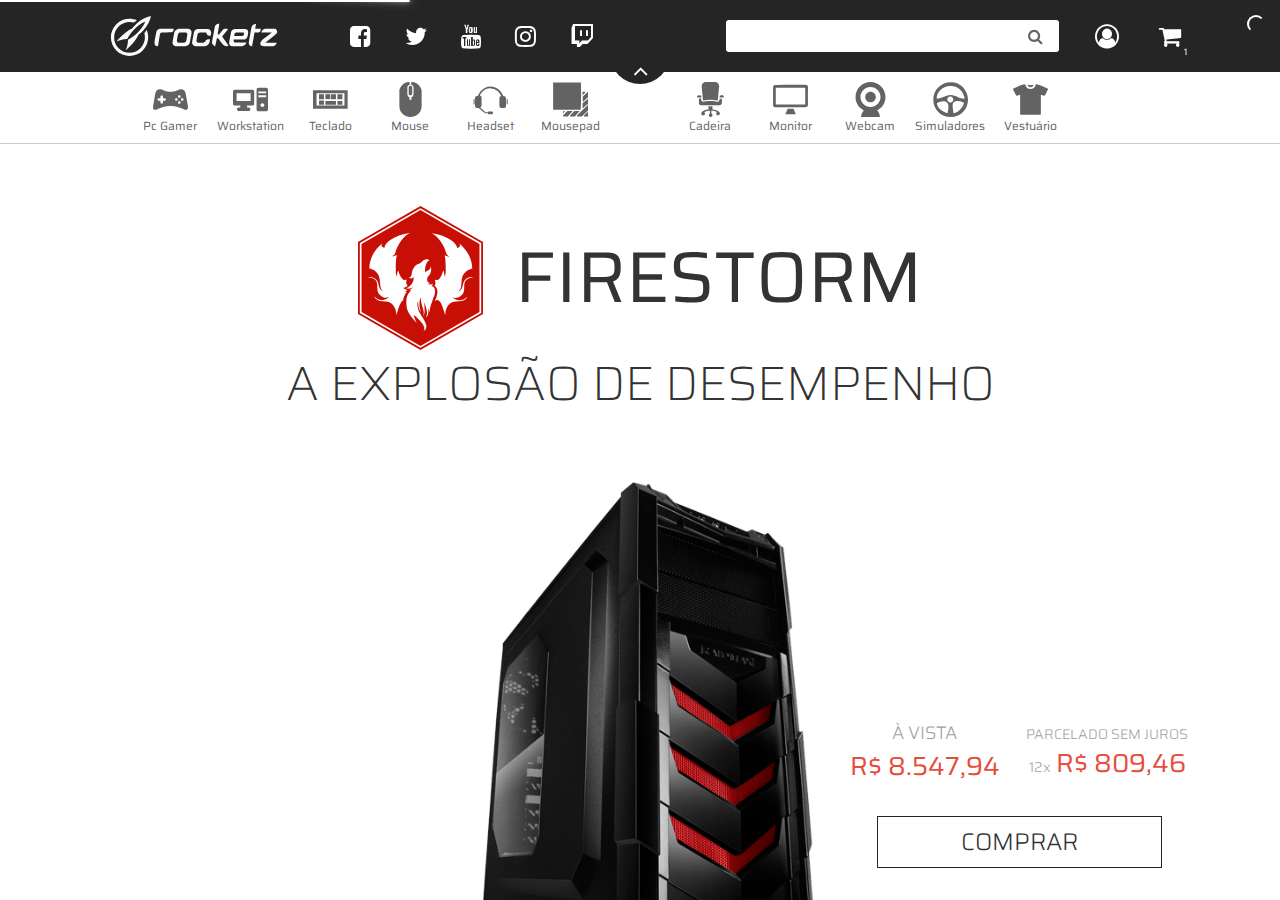
==== firestorm.html @ 836d7983 "add." ====
<!DOCTYPE html>
<html lang="pt">
<head>
	<title>Rocketz - Equipe-se para vencer</title>

	<!-- meta -->
	<meta charset="utf-8">
    <meta http-equiv="X-UA-Compatible" content="IE=edge">
		<meta http-equiv="cleartype" content="on">
    <meta name="MobileOptimized" content="320">
    <meta name="HandheldFriendly" content="True">
		<meta name="mobile-web-app-capable" content="yes">
    <meta name="apple-mobile-web-app-capable" content="yes">
    <meta name="viewport" content="width=device-width, initial-scale=1, user-scalable=0">
    <script src="assets/js/jquery-2.1.3.min.js"></script>
    <script src="assets/js/nprogress.js"></script>
    <script src="assets/js/lightslider.js"></script>

	<!-- css -->
	<link rel="stylesheet" href="assets/css/bootstrap.min.css">
	<link rel="stylesheet" href="assets/css/animate.css">
	<link rel="stylesheet" href="assets/css/style.css">
	<link rel="stylesheet" href="assets/css/ionicons.min.css">
	<link rel="stylesheet" href="assets/css/lightslider.css">
	<link href="assets/css/nprogress.css" rel="stylesheet" />
	<link rel="apple-touch-icon" sizes="57x57" href="assets/img/favicon/apple-icon-57x57.png">
	<link rel="apple-touch-icon" sizes="60x60" href="assets/img/favicon/apple-icon-60x60.png">
	<link rel="apple-touch-icon" sizes="72x72" href="assets/img/favicon/apple-icon-72x72.png">
	<link rel="apple-touch-icon" sizes="76x76" href="assets/img/favicon/apple-icon-76x76.png">
	<link rel="apple-touch-icon" sizes="114x114" href="assets/img/favicon/apple-icon-114x114.png">
	<link rel="apple-touch-icon" sizes="120x120" href="assets/img/favicon/apple-icon-120x120.png">
	<link rel="apple-touch-icon" sizes="144x144" href="assets/img/favicon/apple-icon-144x144.png">
	<link rel="apple-touch-icon" sizes="152x152" href="assets/img/favicon/apple-icon-152x152.png">
	<link rel="apple-touch-icon" sizes="180x180" href="assets/img/favicon/apple-icon-180x180.png">
	<link rel="icon" type="image/png" sizes="192x192"  href="assets/img/favicon/android-icon-192x192.png">
	<link rel="icon" type="image/png" sizes="32x32" href="assets/img/favicon/favicon-32x32.png">
	<link rel="icon" type="image/png" sizes="96x96" href="assets/img/favicon/favicon-96x96.png">
	<link rel="icon" type="image/png" sizes="16x16" href="assets/img/favicon/favicon-16x16.png">
	<link rel="manifest" href="assets/img/favicon/manifest.json">
<meta name="msapplication-TileColor" content="#ffffff">
<meta name="msapplication-TileImage" content="/ms-icon-144x144.png">
<meta name="theme-color" content="#ffffff">

	<!-- fonts -->
	<link href="https://maxcdn.bootstrapcdn.com/font-awesome/4.7.0/css/font-awesome.min.css" rel="stylesheet" integrity="sha384-wvfXpqpZZVQGK6TAh5PVlGOfQNHSoD2xbE+QkPxCAFlNEevoEH3Sl0sibVcOQVnN" crossorigin="anonymous">
	<link href="http://fonts.googleapis.com/css?family=Roboto:400,100,100italic,300,300italic,400italic,500,500italic,700,700italic,900,900italic|Roboto+Condensed:300italic,400italic,700italic,400,300,700|Oxygen:400,300,700' rel='stylesheet">
	<link href="https://fonts.googleapis.com/css?family=Saira:100,200,300,400" rel="stylesheet">
	<!--[if lt IE 9]>
        <script src="https://oss.maxcdn.com/html5shiv/3.7.2/html5shiv.min.js"></script>
        <script src="https://oss.maxcdn.com/respond/1.4.2/respond.min.js"></script>
    <![endif]-->

    <!--[if lt IE 9]>
        <p class="browsehappy">Você está utilizando um navegador <strong>desatualizado</strong>. Por favor<a href="http://browsehappy.com/"> atualize o seu navegador</a> para melhorar a sua experiência.</p>
    <![endif]-->
    <script>if(location.hostname.match(/ricostacruz\.com$/)){var _gaq=_gaq||[];_gaq.push(["_setAccount","UA-20473929-1"]),_gaq.push(["_trackPageview"]),function(){var a=document.createElement("script");a.type="text/javascript",a.async=!0,a.src=("https:"==document.location.protocol?"https://ssl":"http://www")+".google-analytics.com/ga.js";var b=document.getElementsByTagName("script")[0];b.parentNode.insertBefore(a,b)}()}</script>
</head>
<body id="home" style="display:flex;">
	<nav id="sidebar-wrapper" class="">
		<div class="sidebar-wrapper-content">
				<button type="button" class="account-button mobile"><span class="fa fa-user"></span><span>Minha Conta</span> </button>
				<span class="sidebar-label"><span class="fa fa-link"></span>LINKS</span>
				<ul class="sidebar-nav">
					<li><a href="#" class="sidebar-menutext">Sobre a Rocketz <span class="fa fa-angle-right"></span></a></li>
					<li><a href="#" class="sidebar-menutext">Privacidade <span class="fa fa-angle-right"></span></a></li>
					<li><a href="#" class="sidebar-menutext">Frete e envio <span class="fa fa-angle-right"></span></a></li>
					<li><a href="#" class="sidebar-menutext">Trabalhe conosco <span class="fa fa-angle-right"></span></a></li>
					<li><a href="#" class="sidebar-menutext">Trocas e devolução <span class="fa fa-angle-right"></span></a></li>
					<li><a href="#" class="sidebar-menutext">Entre em contato <span class="fa fa-angle-right"></span></a></li>
				</ul>
				<span class="sidebar-label"><span class="fa fa-star"></span>SOCIAL</span>
				<div class="container social-wrap">
				<a href="#" class="col-xs-2 social-mobile"><span class="fa fa-facebook-official"></span></a>
				<a href="#" class="col-xs-2 social-mobile"><span class="fa fa-instagram"></span></a>
				<a href="#" class="col-xs-2 social-mobile"><span class="fa fa-twitter"></span></a>
				<a href="#" class="col-xs-2 social-mobile"><span class="fa fa-twitch"></span></a>
				<a href="#" class="col-xs-2 social-mobile"><span class="fa fa-youtube"></span></a>
				<a href="#" class="col-xs-2 social-mobile"><span class="fa fa-linkedin"></span></a>
				</div>

				<a id="menu-close" href="#" class="close-btn toggle close-menustyle"><span>FECHAR</span></a>

		</div>

	</nav>
	<div class="content-holder"  id="content">
		<div class="navbar">
			<div class="logo-button-holder">
				<div class="container">
					<div class="logo" align="center">
					</div>
				</div>

			</div>



			<div class="main-navbar">
				<section class="container">
					<section class="row">
						<div class="main-navbar-items left hidden-xs hidden-sm">
							<a class="logo-link" href="/"><img  src="assets/img/logo_full2.svg" draggable="false" alt="Rocketz - Equipe-se Para Vencer!" class="logo-full noselect"></a>
							<div class="social-holder left">
								<span class="fa fa-facebook-square"></span>
								<span class="fa fa-twitter"></span>
								<span class="fa fa-youtube"></span>
								<span class="fa fa-instagram"></span>
								<span class="fa fa-twitch"></span>
							</div>
						</div>
						<div class="main-navbar-items rigth ">
							<div class="search-holder hidden-xs hidden-sm">
								<input type="text" name="" value="" class="search-input">
							</div>
							<div class="account-buttons-holder hidden-xs hidden-sm">
								<button type="button" class="account-button"><span class="fa fa-user-circle-o"></span></button>
							</div>
							<div class="search-holder-mobile hidden-md hidden-lg">
								<span class="fa fa-search"></span>
							</div>
							<div class="cart-holder">
								<span class="fa fa-shopping-cart"></span>
							</div>
						</div>
							<div id="menu-toggle" href="#" class="col-xs-12 toggle wow rotateIn menushow" data-wow-delay="0.5s"><i class="fa fa-bars" aria-hidden="true"></i></div>
					</section>
				</section>
			</div>
		</div>
		<div class="navdrop hidden-xs hidden-sm">
			<div class="container nav-items">
				<div class="nav-items-left">
					<a href="#" class="nav-item-link">
						<div class="nav-item nav-item-group">
							<img alt="Mousepad Gamer" src="assets/img/mousepad.svg">
							<span class="item-label"> Mousepad</span>
							<!-- <div class="nav-item-group-holder">
								<div class="nav-item-group-item">
									<img src="assets/img/mousepad.svg" alt="">
									<span>Testando</span>
								</div>
							</div> -->
						</div>
					</a>
					<a href="#" class="nav-item-link">
						<div class="nav-item">
							<img alt="Headset Gamer" src="assets/img/headset.svg">
							<span class="item-label"> Headset</span>
						</div>
					</a>
					<a href="/mouse-gamer" class="nav-item-link">
						<div class="nav-item">
							<img alt="Mouse Gamer" src="assets/img/mouse.svg">
							<span class="item-label"> Mouse</span>
						</div>
					</a>
					<a href="#" class="nav-item-link">
						<div class="nav-item">
							<img alt="Teclado Gamer" src="assets/img/teclado.svg">
							<span class="item-label"> Teclado</span>
						</div>
					</a>
					<a href="#" class="nav-item-link">
						<div class="nav-item">
							<img alt="Workstation" src="assets/img/workstation.svg">
							<span class="item-label"> Workstation</span>
						</div>
					</a>
					<a href="#" class="nav-item-link">
						<div class="nav-item">
							<img alt="Pc Gamer" src="assets/img/pc.svg">
							<span class="item-label"> Pc Gamer</span>
						</div>
					</a>
				</div>
				<div class="nav-item-logo">
				</div>
				<div class="nav-items-right">
					<a href="#" class="nav-item-link">
						<div class="nav-item">
							<img alt="Cadeira Gamer" src="assets/img/cadeira.svg">
							<span class="item-label"> Cadeira</span>
						</div>
					</a>
					<a href="#" class="nav-item-link">
						<div class="nav-item">
							<img alt="Monitor Gamer" src="assets/img/monitor.svg">
							<span class="item-label"> Monitor</span>
						</div>
					</a>
					<a href="#" class="nav-item-link">
						<div class="nav-item">
							<img alt="Webcam" src="assets/img/webcam.svg">
							<span class="item-label"> Webcam</span>
						</div>
					</a>
					<a href="#" class="nav-item-link">
						<div class="nav-item">
							<img alt="Simuladores" src="assets/img/simuladores.svg">
							<span class="item-label"> Simuladores</span>
						</div>
					</a>
					<a href="/vestuario" class="nav-item-link">
						<div class="nav-item">
							<img alt="Simuladores" src="assets/img/vestuario.svg">
							<span class="item-label"> Vestuário</span>
						</div>
					</a>
				</div>
			</div>
			<div id="assistBar" class="hidden" name="assistBar">
				<span class="product-name">Nome do Produto</span>
			</div>

		</div>

		<div class="navdrop nav-mobile  hidden-md hidden-lg" data-slideout-ignore>
			<span class="fa fa-angle-left nav-mobile-button" data-id="left"></span>
			<div class="container nav-items-mobile" data-slideout-ignore>
				<div class="nav-items-mobile">
					<a href="#" class="nav-item-link">
						<div class="nav-item nav-item-group">
							<img alt="Pc Gamer" src="assets/img/pc.svg">
							<span class="item-label"> Pc Gamer</span>
							<!-- <div class="nav-item-group-holder">
								<div class="nav-item-group-item">
									<img src="assets/img/mousepad.svg" alt="">
									<span>Testando</span>
								</div>
							</div> -->
						</div>
					</a>
					<a href="#" class="nav-item-link">
						<div class="nav-item">
							<img alt="Workstation" src="assets/img/workstation.svg">
							<span class="item-label"> Workstation</span>
						</div>
					</a>
					<a href="#" class="nav-item-link">
						<div class="nav-item">
							<img alt="Teclado Gamer" src="assets/img/teclado.svg">
							<span class="item-label"> Teclado</span>
						</div>
					</a>
					<a href="/mouse-gamer" class="nav-item-link">
						<div class="nav-item">
							<img alt="Mouse Gamer" src="assets/img/mouse.svg">
							<span class="item-label"> Mouse</span>
						</div>
					</a>
					<a href="#" class="nav-item-link">
						<div class="nav-item">
							<img alt="Headset Gamer" src="assets/img/headset.svg">
							<span class="item-label"> Headset</span>
						</div>
					</a>
					<a href="#" class="nav-item-link">
						<div class="nav-item">
							<img alt="Mousepad Gamer" src="assets/img/mousepad.svg">
							<span class="item-label"> Mousepad</span>
						</div>
					</a>
					<a href="#" class="nav-item-link">
						<div class="nav-item">
							<img alt="Cadeira Gamer" src="assets/img/cadeira.svg">
							<span class="item-label"> Cadeira</span>
						</div>
					</a>
					<a href="#" class="nav-item-link">
						<div class="nav-item">
							<img alt="Monitor Gamer" src="assets/img/monitor.svg">
							<span class="item-label"> Monitor</span>
						</div>
					</a>
					<a href="#" class="nav-item-link">
						<div class="nav-item">
							<img alt="Webcam" src="assets/img/webcam.svg">
							<span class="item-label"> Webcam</span>
						</div>
					</a>
					<a href="#" class="nav-item-link">
						<div class="nav-item">
							<img alt="Simuladores" src="assets/img/simuladores.svg">
							<span class="item-label"> Simuladores</span>
						</div>
					</a>
					<a href="/vestuario" class="nav-item-link">
						<div class="nav-item">
							<img alt="Simuladores" src="assets/img/vestuario.svg">
							<span class="item-label"> Vestuário</span>
						</div>
					</a>
				</div>
			</div>
			<span class="fa fa-angle-right nav-mobile-button" data-id="right"></span>
			<div id="assistBar" class="hidden" name="assistBar" >
				<span class="product-name">Nome do Produto</span>
			</div>
		</div>
		<div class="body-holder" style="background-color:;">
			<div id="preloader"></div>

			<div class="search-results-holder hidden">
				<span class="fa fa-close close-search"></span>
				<div class="search-input-mobile hidden-md hidden-lg">
					<div class="search-holder ">
						<input focusable="true" type="text" name="" value="" class="search-input-mobile-input">
					</div>
				</div>
				<div class="search-results empty">
					<div class="search-holder-title-holder">
						<span class="search-results-title"><span class="fa fa-search"></span> <span>Resultados da Pesquisa </span></span>
					</div>
					<div class="container">
						<span class="search-term"></span>
						<div class="results-holder">
							<div class="results">

							</div>
							<div class="results-not-found hidden">
								<span><span class="fa fa-frown-o"></span>Não foram encontrados resultados para sua busca...</span>
							</div>
						</div>
					</div>
				</div>

			</div>


			<section id="main-content">
				<section class="home-content-holder container">
					<div class="machine-title-holder">
						<div class="machine-title">
							<img src="/assets/img/fire.svg" class="noselect" alt="">
							<span>FIRESTORM</span>
						</div>
						<span class="machine-slogan"> A EXPLOSÃO DE DESEMPENHO</span>
					</div>
					<div class="machine-holder">
						<div class="machine">
							<img src="/assets/img/firestorm_machine.png" class="noselect">
						</div>
						<div class="machine-price-holder">
							<div class="machine-price">
								<div class="col-md-6 price-style">À VISTA<br><div class="price-amount"><span>R$ 8.547,94</span></div></div>
								<div class="col-md-6 price-style-card">PARCELADO SEM JUROS<br>12x <d>R$ 809,46</d></div>
							</div>
							<button type="button" class="machine-price-button"><span>COMPRAR</span></button>
						</div>
					</div>


				</section>
				<div id="footer">
				<section class="container">
					<div class="col-md-4">
						<div class="footer-addresses-holder">
							<p class="footer-content"><span class="fa fa-shopping-bag"></span> Nossas Unidades</p>

	 					 <div class="footer-addresses col-md-offset-5 col-sn-offset-4 col-xs-offset-4">
							 <span class="fa fa-map-marker" data-location="SP"></span>
							 <span class="location-content">
								 Av. Fagundes Filho, 191
								 Próx. ao metrô São Judas - São Paulo, SP
								 Seg. à sex. 9h - 18h. Sáb. 10h - 15h
							 </span>

	 					 </div>
						 <div class="footer-addresses col-md-offset-5 col-sn-offset-4 col-xs-offset-4">
							 <span class="fa fa-map-marker" data-location="CT"></span>
							 <span class="location-content">
								 Av. Fagundes Filho, 191
								 Próx. ao metrô São Judas - São Paulo, SP
								 Seg. à sex. 9h - 18h. Sáb. 10h - 15h
							 </span>

	 					 </div>
						</div>

						</div>
						<div class="col-md-4 socialshow">
						<p class="footer-content social-adjust"><span class="fa fa-star"></span> Social</p>
						<div class="social-footer-holder">
							<div class="">
								<div><span class="fa fa-facebook-official soc-icons"></span> <span>Facebook </span></div>
								<div><span class="fa fa-instagram soc-icons"></span><span> Instagram</span> </div>
								<div><span class="fa fa-twitter soc-icons"></span><span> Twitter</span> </div>
								<div><span class="fa fa-twitch soc-icons"></span><span>Twitch </span> </div>
								<div><span class="fa fa-youtube soc-icons"></span><span> Youtube</span> </div>
								<div><span class="fa fa-linkedin soc-icons"></span><span> LinkedIn</span> </div>
							</div>
						</div>

						</div>
						<div class="col-md-4" align="center">
							<p class="footer-content"><span class="fa fa-credit-card-alt"></span> Pagamento</p>
							<img src="assets/img/infopayment.png" width="100%">
						</div>
						<div class="col-md-4">
							<p class="footer-content"><span class="fa fa-lock"></span> Segurança</p>
							<div class="col-xs-6"><img class="img-footer" src="assets/img/comodo.png"></div>
							<div class="col-xs-6"><img class="img-footer" src="assets/img/ssl.png"></div>
						</div>
						<!-- <div class="col-md-4">
							<p class="footer-content"><span class="fa fa-envelope-o"></span> Newsletter</p>
							<p class="newsletter-content">Se inscreva e receba ofertas exclusivas</p>
							<div class="newsletter-holder">
										<input type="text" name="" value="" class="newsletter-input">
							</div>
						</div> -->
						<div class="col-md-12 linksshow">
							<p class="footer-content"><span class="fa fa-link"></span> Links</p>
							<div class="links-holder">
								<div><span class="fa fa-building-o soc-icons"></span><span class="links-label"> Sobre a Rocketz</span></div>
								<div><span class="fa fa-eye-slash soc-icons"></span> <span class="links-label"> Políticas de privacidade</span></div>
								<div><span class="fa fa-truck soc-icons"></span> <span class="links-label"> Frete e envio</span></div>
								<div><span class="fa fa-cogs soc-icons"></span> <span class="links-label">Trabalhe conosco </span></div>
								<div><span class="fa fa-exchange soc-icons"></span> <span class="links-label">Trocas e devolução </span></div>
								<div><span class="fa fa-envelope soc-icons"></span><span class="links-label"> Entre em contato</span> </div>
							</div>
						</div>

						<div class="col-md-12 copyright-footer"><p class="footer-ending"><b>Rocketz</b> é uma marca da Rocketz Intermediação LTDA - CNPJ 21.073.174/0001-54 - Rua Monsenhor Celso, 243 - CJ 9 - Centro - Curitiba, PR</p></div>
						</section>
				</div>
			</section>
		</div>
		<div class="cart-mobile-holder hidden-md hidden-lg animated bounceInUp hidden">
			<div class="cart-mobile-info-holder">

			</div>
			<div class="cart-mobile-icon-holder">
				<span class="fa fa-shopping-cart"></span>
			</div>


		</div>

	</div>




	<script src="assets/js/bootstrap.min.js"></script>
	<script src="assets/js/wow.min.js"></script>
	<script src="assets/js/owl.carousel.js"></script>
	<script src="assets/js/slideout.js"></script>
	<script src="assets/js/hammer.min.js"></script>
	<script src="assets/js/velocity.js"></script>
	<script src="assets/js/script.js"></script>
	<script>
    $('body').show();
    $('.version').text(NProgress.version);
    NProgress.start();
    setTimeout(function() { NProgress.done(); $('.fade').removeClass('out'); }, 1000);

    $("#b-0").click(function() { NProgress.start(); });
    $("#b-40").click(function() { NProgress.set(0.4); });
    $("#b-inc").click(function() { NProgress.inc(); });
    $("#b-100").click(function() { NProgress.done(); });
  </script>

  <script>var HN=[];HN.factory=function(e){return function(){HN.push([e].concat(Array.prototype.slice.call(arguments,0)))};},HN.on=HN.factory("on"),HN.once=HN.factory("once"),HN.off=HN.factory("off"),HN.emit=HN.factory("emit"),HN.load=function(){var e="hn-button.js";if(document.getElementById(e))return;var t=document.createElement("script");t.id=e,t.src="//hn-button.herokuapp.com/hn-button.js";var n=document.getElementsByTagName("script")[0];n.parentNode.insertBefore(t,n)},HN.load();</script>
</body>
</html>
---- assets/css/style.css ----
@charset "utf-8";

/* Header Rocketz */
html,body{
  padding: 0;
  margin: 0;
  height: 100%;
}
a{
  display: flex;
  text-decoration: none !important;
}
body{
  display: flex;
  flex-direction: column;
}
ul{
  list-style: none outside none;
  padding-left: 0;
  margin: 0;
}
.noselect{
  user-select: none;
  user-drag:none;
  -webkit-user-drag:none;
}
.accelerated {
  -webkit-transform: translateZ(0);
  -moz-transform: translateZ(0);
  -ms-transform: translateZ(0);
  -o-transform: translateZ(0);
  transform: translateZ(0);

  -moz-transition: all 1s;
  -webkit-transition: all 1s;
  -o-transition: all 1s;
  transition: all 1s ;
}
@media only screen and (min-width: 1199px) {
  .sales-holder{
    margin-top: 170px;
  }
  .machine-title-holder{
    padding-top: 200px;
  }
  .machine-title>span{
    font-size: 120px;
    margin: auto;
    margin-left: 32px;
  }
  .machine-slogan{
    margin-top: 16px;
    font-size: 64px;
    font-weight: 200;
  }
  .machine-title>img{
    height: 144px;
  }
}
@media only screen and (max-width: 1199px) {
  .setup-holder-products{
    width: 100% !important;
  }
  .product-box{
    margin-top: 16px !important;
  }
  .main-banner{
    max-height: 400px;
  }
  .home-content-holder{
    top: -10%;
  }
  .machine-title-holder{
    padding-top: 200px;
  }
  .machine-title>span{
    font-size: 120px;
    margin: auto;
    margin-left: 32px;
  }
  .machine-slogan{
    margin-top: 16px;
    font-size: 64px;
    font-weight: 200;
  }
  .machine-title>img{
    height: 120px;
  }
}
@media only screen and (min-width: 1000px) {
    .menushow {
        display: none !important;
    }
    .cart-mobile-holder{
      height: 0px !important;
      margin-top: 56px;
    }
    .main-banner{
      max-height: 500px;
    }
	  .main-banner.rktz{
      max-height: 300px;
    }
    .fixed2 {
      top:8px !important;
    }
    .fixed2::before{
       transform:rotate(180deg);
    }
    .home-content-holder{
      top: -15%;
    }
    .sales-holder{
      margin-top: 164px !important;
    }
    .sales-title{
      font-size: 48px;
    }
    .sales-timer{
      font-size: 18px;
    }
    .machine-title-holder{
      padding-top: 175px;
    }
    .machine-title>span{
      font-size: 72px;
      margin: auto;
      margin-left: 32px;
    }
    .machine-slogan{
      margin-top: 16px;
      font-size: 48px;
      font-weight: 200;
    }
}

@media only screen and (max-width: 1000px) {
  .footer-addresses{
    margin: auto !important;
  }
  .logo{
    width: 50px !important;
    height: 50px !important;
    top: 30px !important;
  }
  .fixed2{
    top:14px !important;
  }
  .fixed2::before{
     transform:rotate(180deg);
  }
  .cart-holder{
    margin: auto !important;
    margin-left: 0 !important;
    margin-right: 16px !important;
  }
  .setup-holder{
    flex-direction: column !important;
  }
  .setup-holder-pc{
    flex-direction: column !important;
    width: 100% !important;
  }
  .main-banner{
    max-height: 350px;
  }
  .main-banner.rktz{
    max-height: 250px;
  }
  .home-content-holder{
    top: -10%;
  }
  .sales-holder{
    margin-top: 132px;
  }
  .sales-title{
    font-size: 28px;
  }
  .sales-timer{
    font-size: 16px;
  }
  .machine-title-holder{
    padding-top: 150px;
  }
  .machine-title>span{
    font-size: 88px;
    margin: auto;
    margin-left: 32px;
  }
  .machine-slogan{
    margin-top: 16px;
    font-size: 48px;
    font-weight: 200;
  }
  .machine-title>img{
    height: 120px;
  }
}


@media only screen and (min-width: 768px) {
  .nav-mobile-button{
    width: 10% !important;
  }
  .sales-holder{
    margin-top: 126px;
  }
}
@media only screen and (max-width: 768px) {
  .main-banner>.container{
    min-width: 100%;
  }
  .sales-holder{
    margin-top: 100px;
  }
  .sales-title{
    font-size: 28px;
  }
  .sales-timer{
    font-size: 16px;
  }
  .machine-title-holder{
    padding-top: 150px;
  }
  .machine-title>span{
    font-size: 64px;
    margin: auto;
    margin-left: 32px;
  }
  .machine-slogan{
    margin-top: 16px;
    font-size: 32px;
    font-weight: 200;
  }
  .machine-title>img{
    height: 120px;
  }
}
@media only screen and (max-width: 640px) {
  .main-banner>.container{
    min-width: 100%;
  }
  .main-banner{
    max-height: 300px;
  }
  .main-banner.rktz{
    max-height: 200px;
  }
}
@media only screen and (max-width: 537px) {
  .main-banner{
    max-height: 200px;
  }
  .main-banner.rktz{
    max-height: 150px;
  }
  .home-content-holder{
    top: -5%;
  }
  .content-menu-option-label{
    font-size: 12px;
  }
  .content-menu-option{
    padding: 8px !important;
  }
  .content-menu-option>.fa{
    margin-right: 8px !important;
  }
  .sales-holder{
    margin-top: 80px;
  }
  .brand {
	   margin-left: 0px !important;
	 text-align: center !important;
  }
  .category {
	   margin-right: 0px !important;
	 text-align: center !important;
  }
  .accessory-title>h3 {
	   font-size: 200% !important;
  }
  .accessory-image {
	  margin-top: 15px;
	  width: 230px !important;
	}
  .machine-title-holder{
    padding-top: 100px;
  }
  .machine-title>span{
    font-size: 42px;
    margin: auto;
    margin-left: 16px;
  }
  .machine-slogan{
    margin-top: 16px;
    font-size: 24px;
    font-weight: 200;
  }
  .machine-title>img{
    height: 80px;
  }
}
@media only screen and (max-width: 425px) {
  .results-not-found{
    font-size: 14px !important;
  }
  .search-results-title{
    font-size: 18px !important;
  }
  .tyle {
    font-size: 14px !important;
  }
  .price-amount{
    font-size: 18px !important;
  }
  .price-style-card>d{
    font-size: 18px !important;
  }
  .pc-box{
    height: 455px !important;
  }
  .product-set-holder>.setup-holder-products>div{
    height: 455px !important;
  }
  .content-menu-option-options-option-logo{
    margin-right: 8px !important;
  }
  .content-menu-option-options-option-logo>.fa{
    font-size: 12px;
  }
  .product-set-title-holder{
    margin-bottom: 40px !important;
    margin-top: 40px !important;
  }
  .hre{
    width: 20% !important;
  }
  .sales-holder{
    margin-top: 64px;
  }
  .sales-title{
    font-size: 24px;
  }
  .sales-timer{
    font-size: 12px;
  }
  .machine-title-holder{
    padding-top: 70px;
  }
  .machine-title>span{
    font-size: 24px;
    margin: auto;
    margin-left:8px;
  }
  .machine-slogan{
    margin-top: 16px;
    font-size: 18px;
    font-weight: 200;
  }
  .machine-title>img{
    height: 60px;
  }
}
@media only screen and (max-width: 375px) {
  .content-menu-option-label{
    font-size: 10px;
  }
  .content-menu-option-options-option-label>span{
    margin: auto 0;
    font-size: 8px !important;
  }
  .content-menu-option>.fa{
    margin-right: 1px !important;
  }
  .content-menu-option-options-option-logo>.fa{
    font-size: 10px;
  }
  .main-banner{
    max-height: 150px;
  }
  .home-content-holder{
    top: -2%;
  }
  .sales-holder{
    margin-top: 48px;
  }
  .sales-title{
    font-size: 24px;
  }
  .sales-timer{
    font-size: 12px;
  }
  .machine-title-holder{
    padding-top: 50px;
  }
  .accessory-image {
	margin-top: 15px;
	width: 170px !important;
	}
}

@media only screen and (max-width: 360px) {
  .setup-holder-pc{
    min-width: 80% !important;
  }
  .setup-holder-products>div{
    min-width: 100% !important;
  }
  .main-banner.rktz{
    max-height: 130px;
  }
  .sales-title{
    font-size: 20px;
  }
}

@media only screen and (max-width:765px) {
  .pc-box>.pc-box-hover>span{
    margin: auto auto 50px auto;
  }
}
@media only screen and (max-width: 991px) {
  .social-items{
    text-align: center;
    float: inherit;
  }
}

#menu-toggle {
  position: absolute;
  z-index: 3;
  font-size: 28px;
  color: #fff;
  display: flex;
  margin: 0;
  width: 48px;
  height: 72px;
}
#menu-toggle >.fa{
  margin: auto;
}

#menu-toggle:hover {
    color: #ccc;
}
.sidebar-wrapper-content {
  width: 256px;
  height: 100% ;
  background: rgba(37,37,37,1.00);
  overflow: hidden;
  display: flex;
  flex-direction: column;
}
.sidebar-wrapper-content>*{
  margin: auto;
}
#sidebar-wrapper {
  overflow: hidden;
  flex-direction: row-reverse;
  position: fixed;
  height: 100%;
  transform: translateX(-256px);
  display: flex;
  background: rgba(37,37,37,1.00);
}
.slideout-menu {
  position: fixed;
  top: 0;
  bottom: 0;
  width: 256px;

  overflow-y: scroll;
  -webkit-overflow-scrolling: touch;
  z-index: 3;
  display: none;
  transition: all 0.33s;
  transform: translateZ(0);
}

.slideout-menu-left {
  left: 0;
}

.slideout-menu-right {
  right: 0;
}

.slideout-panel {
  position: relative;
  z-index: 0;
  background-color: #FFF; /* A background-color is required */
}

.slideout-open,
.slideout-open body,
.slideout-open .slideout-panel {
  overflow: hidden;
}

.slideout-open .slideout-menu {
  transform: translateX(0px) !important;
  transition: all 0.2s !important;
}

.sidebar-nav {
  width: 256px;
  margin: 0;
  padding: 0;
  list-style: none;
}

.sidebar-nav li {
  text-indent: 20px;
  line-height: 40px;

}

.sidebar-nav li a {
  display: block;
  text-decoration: none;
  color: #FFF;
  font-size: 16px;
  padding: 15px 15px;
}

.sidebar-nav li a:hover {
  text-decoration: none;
  color: #396BD0;
}

.sidebar-nav li a:active,
.sidebar-nav li a:focus {
  text-decoration: none;
}

.sidebar-nav > .sidebar-brand {
  height: 55px;
  font-size: 18px;
  line-height: 55px;
}

.sidebar-nav > .sidebar-brand a {
  color: #999;
}

.sidebar-nav > .sidebar-brand a:hover {
  color: #fff;
  background: none;
}
#sidebar-wrapper.active {
  width:100%;
}

.toggle {
  margin: 5px 5px 0 0;
}
.close-btn {
  display: flex;
  color: #FFFFFF;
  font-size: 2em;
  margin: auto;
  margin-bottom: 0;
  padding: 0;
  text-align: right;
  width: 100%;
}
.close-btn>span{
  margin: auto;
}
.close-btn:hover {
    color: #FFFFFF;
	text-decoration: none;
}
.content-holder{
  width: 100%;
  display: flex;
  flex-direction: column;
  overflow:hidden;
  height: 100%;
}
.body-holder{
  width: 100%;
  display: flex;
  flex-direction: column;
  overflow: auto;
  overflow-x: hidden;
  height: 100%;
}
::-webkit-scrollbar {
  width: 6px;
  background-color: transparent;
}
::-webkit-scrollbar-thumb {
  background-color: #252525;
}
::-webkit-scrollbar-button {
  width: 0;
  height: 0;
  display: none;
}
::-webkit-scrollbar-corner {
  background-color: transparent;
}
.sticky{
  position: fixed;
  width: 100%;
  padding: 30px 0px;
  transition: all 0.3s;
  z-index: 1;
}
.fixed {
  position: fixed;
  top:0;
  left:0;
  width: 100%;
  background: transparent;
  padding: 10px 0px 0px 0px;

}


.main-navbar{
  width: calc(100%);
  height: 100%;
}
.main-navbar-items{
  display: flex;
  width: calc(50% - 30px);
  height: 72px;
  position: relative;
  z-index: 2;
  /*background: gray;*/
}
.search-holder-mobile{
  display: flex;
  height: 100%;
  margin: auto;
  margin-right: 16px;
}
.search-holder-mobile:hover>span{
  color:#ccc;
}
.search-holder-mobile>span{
  display: flex;
  color: white;
  margin: auto;
  font-size: 24px;
}
.close-search{
  color: white;
  position: absolute;
  font-size: 24px !important;
  right: 16px;
  top:16px;
  z-index: 2;
  transition: all 0.5s;
}
.close-search.inverted{
  color: #252525;
}
.close-search:hover{
  cursor: pointer;
  color: #ccc;
}
.search-results-holder.hidden>.close-search{
  visibility: hidden;
}
.search-results-holder.hidden>.search-input-mobile{
  transform: translateY(48px);
}
.search-holder{
  position: relative;
  height: 45%;
  width: 60%;
  display: flex;
  margin: auto 0 ;
  margin-left: auto;
  background: white;
  border-radius: 3px;
}
.search-holder::before{
  content: "\f002";
  font-family: "FontAwesome";
  position: absolute;
  top: 15%;
  right: 16px;
  color:#656565;
  font-size:16px;
}
.search-input-mobile{
  background: #252525;
  display:flex;
  position: fixed;
  bottom:0;
  width: 100%;
  height: 48px;
  width: 100%;
  transition: all 0.5s;
  transform: translateY(0px);
}
.search-input-mobile>.search-holder{
  width: 100%;
  background: transparent;
  margin:0;
  height: 48px;
}
.search-input-mobile>.search-holder::before{
  content:"";
}
.search-input-mobile>.search-holder>input{
  margin: auto;
  background: white;
  border:none;
  width:70%;
  border-radius: 3px;
  color: #656565;
  height: 32px;
  font-family: "Saira";
  text-align: center;
  font-size: 12px;
}
.search-input-mobile-input:focus{
  outline: none;
}
.search-input{
  height: 32px;
  width: calc(100% - 54px);
  margin: auto 0 ;
  margin-left: 16px;
  font-family: "Saira";
  text-align: center;
  font-size: 12px;
  color:#656565;
  border: none;
  border-radius: 3px;
}
.search-input:focus{
  outline: none;
}
.search-results-holder.hidden{
  background: rgba(0, 0, 0, 0.0);
  visibility: hidden;
  display: flex !important;
}
.search-results-holder{
  position: fixed;
  background: rgba(0, 0, 0, 0.7);
  height: 100%;
  width: 100%;
  top:72px;
  z-index: 1;
  transition: all 0.5s;
}
.search-results{
  background: white;
  position: relative;
  width: 100%;
  height: 40%;
  transition: all 0.25s;
  transform: translateY(0);
  flex-direction: column;
}
.search-results.empty{
  transform: translateY(-110%);
  transition: all 0.5s;
}
.search-results>.container{
  height: 80%;
  display: flex;
  max-height: 80%;
  flex-direction: column;
}
.search-holder-title-holder{
  display: flex;
  flex-direction: column;
}
.search-results-title{
  font-family: "Saira";
  font-size: 24px;
  padding: 16px;
  display: flex;
  font-weight: 300;
}
.search-results-title>span{
  margin-right: 16px;
}
.search-term{
  font-family: "Saira";
  font-size: 18px;
  display: flex;
  font-weight: 800;
}
.search-term>span{
  background: #858585;
  margin:auto;
  padding: 8px;
  border-radius:3px;
}
.results-holder{
  height: 100%;
  width:100%;
  overflow-y:auto;
  overflow-x: hidden;
}
.results-not-found{
  font-family: "Saira";
  font-size: 18px;
  display: flex;
  color: #c0392b;
}
.results-not-found>span{
}
.results-not-found>span>span{
  padding-right: 16px;
}
.social-holder{
  width: 50%;
  height: 100%;
  color: white;
  display: flex;
}
.social-holder.left{
}
.social-holder.right{
  margin-right:  7%;
}
.social-holder > span{
  margin:auto;
  margin-right: 16px;
  font-size: 24px;
}
.social-holder > span:hover{
  color: #ccc;
  cursor: pointer;
}
.account-buttons-holder{
  width: 10%;
  display: flex;
  height: 100%;
}
.account-button.mobile{
  width: 80%;
  margin: auto;
  padding: 0;
  margin-top: 20%;
  height: 32px;
  min-height: 32px;
}
.account-button{
  padding: 0;
  height: 32px;
  border: none;
  color: white;
  background: rgba(0, 0, 0,0);
  margin: auto;
  width: 40%;
  font-family: "Saira";
  margin-right: 0;
}
.account-button > span{
  margin: auto;
  font-size: 14px;
  padding: 3px;
}
.account-button > .fa{
  margin: auto;
  font-size: 24px;
  padding: 3px;
}
.account-button:focus{
  outline: none;
}
.account-button:hover{
  color: #ccc;
}
.cart-holder{
  width: 20%;
  display: flex;
  color: white;
  flex-direction: column;
  font-size: 24px;
}
.cart-holder:hover{
  color: #ccc;
  cursor: pointer;
}
.cart-holder>span{
  margin: auto;
  position: relative;
}
.cart-holder>span::after{
  content: "1";
  font-size: 9px;
  font-family: "Saira";
  position: absolute;
  bottom: -8px;
  width: 10px;
  height: 10px;
  border-radius: 3px;
  text-align: center;
  margin: auto;
  line-height: 1.334;
}

.left{
  float:left;
}
.rigth{
  float: right;
}

.logo-button-holder{
  width: 100%;
  position: absolute;
  display: flex;
}

.logo{
  margin: auto;
  display: flex;
	border-radius: 200px 200px 200px 200px;
	-moz-border-radius: 200px 200px 200px 200px;
	-webkit-border-radius: 200px 200px 200px 200px;
	border: 0px solid #000000;
	background-color: #252525;
	width: 60px;
	height: 60px;
  transition: all 0.3s;
  top: 24px; left: 0; right: 0;
  position: absolute;
  user-select: none;
}
.logo:hover{
  cursor: pointer;
}
.logo::before{
  margin: auto;
  content: "\f106";
  color: white;
  margin-bottom: 8px;
  font-family: "FontAwesome";
  font-size: 24px;
  display: block;
  transition: all 0.2s;
  line-height: 0.5;
}
.logo:hover::before{
  color: #ccc;
}
.logo-link{
  width: 50%;
}
.logo-full{
  width: 100%;
  padding: 16px;
}
.logo-full{
  cursor: pointer;
}
.navbar {
	position: fixed;
	width: 100%;
	height: 72px;
	border-radius: 0px 0px 0px 0px;
	-moz-border-radius: 0px 0px 0px 0px;
	-webkit-border-radius: 0px 0px 0px 0px;
	border: 0px solid #252525;
	background-color:#252525;
	z-index: 2;
  transform: translateZ(0);
  backface-visibility: hidden;
  margin-bottom: 0 ;
}
.navdrop {
	position: fixed;
	width: 100%;
	height: 72px;
	background-color: rgba(255,255,255,1.00);
	transition: all 0.25s;
	z-index:1;
  display: flex;
  flex-direction: row;
  border-bottom: solid 1px #ccc;
  transform: translateZ(0);
  opacity: 1;
  min-height: 72px;
  top:72px;
}
.navlift {
  position: fixed;
	background-color: rgba(255,255,255,1.00);
	z-index: 1;
  transform: translateY(-72px);
  border-bottom: none;
}
.navlift>span{
  opacity: 0;
}
.navlift>.nav-items>div>a>div{
  visibility: hidden;
}
.navlift>.fa{
  opacity: 0 !important;
}
.navlift>.nav-items>div>a>div>*{
  opacity: 0;
  transition-delay: 0s !important;
}
.nav-mobile-button{
  color:#656565;
  font-size: 32px;
  margin: auto;
  width: 40%;
  text-align: center;
  height: 100%;
  line-height: 72px !important;
  background: rgba(255,255,255,1);
  z-index: 1;
}
.nav-mobile-button:hover{
  background: #ccc;
}
.nav-items-mobile{
  display: flex;
  flex-direction: row;
  padding-right: 0px;
  padding-left: 0px;
  z-index: 0;
  margin:auto;
  width: 80%;
}
.nav-items-mobile>.nav-items-mobile{
  width: auto;
}
.nav-mobile>.fa{
  transition: all 0.3s;
  opacity: 1;
}
.nav-items-mobile::-webkit-scrollbar {
    height: 0px;
    background-color: transparent;
}
.nav-items{
  display: flex;
  flex-direction: row;
  position: relative;
  justify-content: space-between;
  background: rgba(255,255,255,1);
  z-index: 1;
}
.nav-item-logo{
  width: 60px;
  height: 60%;
}
.nav-items-right{
  width:calc(50% - 30px);
  display: flex;
  flex-direction: row;
  height: 100%;
}
.nav-items-left{
  width:calc(50% - 30px);
  display: flex;
  flex-direction: row-reverse;
  height: 100%;
}
.nav-item{
  height: 72px;
  width: 80px;
  min-width: 80px;
  float: left;
  display: flex;
  flex-direction: column;
  justify-content: center;
  align-content: center;
  position: relative;
}
.nav-item>*{
  transition: all 0.25s;
  transition-delay: 0.1s;
  user-drag: none;
  -webkit-user-drag: none;
}
.nav-item-group-holder{
  visibility: hidden;
  background: white;
  border: solid 1px #ccc;
  border-radius: 0 0 3px 3px;
  position: absolute;
  width: 100%;
  top:100%;
  transition: none !important;
  display: flex;
  flex-direction: column;
}
.nav-item-group-item{
  display: flex;
  height: 36px;
}
.nav-item-group-item:hover{
  background:#e2e2e2;
}
.nav-item-group-item>*{
  margin: auto;
}
.nav-item-group-item>img{
  height: 40%;
  filter: invert(1) brightness(39%);
  margin-right: 0;
}
.nav-item-group-item>span{
  color: #656565;
  font-size: 10px;
  font-family: "Saira";
}
.nav-item-group:hover>.nav-item-group-holder {
  visibility: visible;
}
.item-label{
  color:#656565;
  font-family: "Saira";
  font-size: 12px;
  text-align: center;
}
.nav-item>img{
  margin: 0 auto ;
  width: 35px;
  height: 35px;
  filter: invert(1) brightness(39%);
  user-select: none;
}
.nav-item>span{
  user-select: none;
}
.nav-item:hover{
  background: #ccc;
  cursor: pointer;
}

#assistBar {
  border-bottom: solid 1px #ccc;
  position: absolute;
  top:100%;
	width: 100%;
	height: 52px;
	background-color: rgba(255,255,255,1.00);
  font-family: "Saira";
  display: flex;
  transition: all 0.2s;
  transform: translateY(0px);
  opacity: 1;
  border-top: solid 1px #ccc;
}
#assistBar.hidden {
  visibility: hidden;
  opacity: 0;
  display: flex !important;
  transform: translateY(-56px) !important;
}
#main-content{
  height:100%;
  position: relative;
  z-index: 0;
  padding-top: 144px;
}
.main-banner{
  height: 100%;
  display: flex;
  background: #2ecc71;
  -moz-box-shadow:    inset 0 0 40px rgba(0, 0, 0, 0.3);
  -webkit-box-shadow: inset 0 0 40px rgba(0, 0, 0, 0.3);
  box-shadow:         inset 0 0 40px rgba(0, 0, 0, 0.3);
}
.banner-holder{
  margin: auto;
  margin-top: 16px;
  background-position: center;
  background-repeat: no-repeat;
  background-size: contain;
  height: 80%;
  width: 90%;
}
.main-banner>div{
  display: flex;
}

.main-banner.rktz{
  background: #e2e2e2;
}

.img-banner{
  margin: auto;
  max-width:75%;
  max-height: 50%;
}

.hidden { display: none; }

.cart-mobile-holder{
  height: 56px;
  width: 100%;
  background: #252525;
  display: flex;
  transition: all 1s;
  position: relative;
}
.cart-mobile-info-holder{
  width: 90%;
  height: 100%;
}
.cart-mobile-icon-holder{
  width:10%;
  height: 100%;
  display: flex;
}
.cart-mobile-icon-holder>span{
  color:white;
  margin: auto;
  font-size: 24px;
  position: relative;
  margin-right: 16px;
}

.cart-mobile-icon-holder>span::after{
  content: "1";
  font-size: 9px;
  font-family: "Saira";
  position: absolute;
  bottom: -8px;
  width: 10px;
  height: 10px;
  border-radius: 3px;
  text-align: center;
  margin: auto;
  line-height: 1.334;
}

.home-content-holder{
  position: relative;
}




#footer {
	background:#252525;
	width:100%;
	height: auto;
	bottom:0;
	left:0;
	font-family: "Saira";
    text-align: center;
}

.footer-content {
	color: #fff;
	padding-top: 50px;
	font-size: 18px;
	font-weight: 200;

}
.linksshow>.footer-content{
  padding-top:0;
}
.footer-content > .fa{
  padding: 8px;
}
.footer-addresses-holder{
  display: flex;
  flex-direction: column;
}
.footer-addresses {
	font-size: 12px;
	font-weight: 200;
	color: #888888;
	text-align: left;
	margin-left: 30%;
  display: flex;
  padding-top: 16px;
}
.footer-addresses > span{
  margin: auto;
}
.footer-addresses > .fa{
  color: #fff;
  font-size: 35px;
  padding: 16px;
  position: relative;
  display: flex;
}
.footer-addresses > .fa::after{
  content: attr(data-location);
  position: absolute;
  color:white;
  font-family: "Saira";
  bottom: 0;
  left: 0;
  right: 0;
  font-weight: 100;
  font-size: 10px;
  text-align: center;
}

.social-footer-holder {
	padding-bottom: 25px;
	display: flex;
}
.social-footer-holder >div{
  color: #888888;
  font-family: "Saira";
  font-weight: 100;
  text-align: left;
  padding-bottom: 25px;
  display: flex;
  flex-direction: row;
  font-size: 15px;
  flex-wrap: wrap;
  margin: auto;
  width: 80%;
}
.social-footer-holder >div>div{
  margin: auto;
  width: 35%;
  display: flex;
  padding: 16px;
}
.social-footer-holder >.fa{
  width:auto !important;
}

.social-footer-holder>div>div:hover{
  color:white;
  cursor: pointer;
}

.social-adjust {
	padding-bottom: 15px;

}


.soc-icons {
	padding-right: 5px;
	font-size: 25px !important;

}

.newsletter-content {
	color: #888888;
	font-family: "Saira";
	font-weight: 100;
	text-align: left;
}

.newsletter-holder{
  position: relative;
  height: 100%;
  width: 100%;
  display: flex;
  margin: auto 0 ;
  background: white;
  border-radius: 3px;
}
.newsletter-holder::before{
  content: "\f0e0";
  font-family: "FontAwesome";
  position: absolute;
  top: 15%;
  right: 16px;
  color:#656565;
  font-size:16px;
}
.newsletter-holder>::before:hover{
  color:#252525;
  cursor: pointer;
}
.newsletter-input{
  height: 32px;
  width: calc(100% - 54px);
  margin: auto 0 ;
  margin-left: 16px;
  font-family: "Saira";
  text-align: center;
  font-size: 12px;
  color:#656565;
  border: none;
  border-radius: 3px;
}
.newsletter-input:focus{
  outline: none;
}
.links-holder{
  display: flex;
  flex-direction: row;
  flex-wrap: wrap;
}
.links-content {
	color: #888888;
	font-family: "Saira";
	font-weight: 100;
	text-align: left;
	font-size: 15px;
	padding-bottom: 30px;
	padding-right: 15px;
  display: flex;
  flex-direction: column;
  flex-wrap: wrap;
}
.links-holder>div{
	color: #888888;
	font-family: "Saira";
	font-weight: 100;
	text-align: left;
	font-size: 15px;
  margin: auto;
  display: flex;
  padding: 16px
}
.links-holder>div:hover{
  color:white;
  cursor: pointer;
}
.footer-ending {
	color: #888888;
	font-size: 12px;
	padding-top: 10px;

}
.img-footer{
  width: 100%;
  padding: 16px;
}
.copyright-footer{
  clear: both;
}
.close-menustyle {
	font-family: "Saira";
	font-weight: 500;
	text-align: center;
	font-size: 20px;
	height: 50px;
  color: #ccc;
}

.sidebar-text {
	font-family: "Saira";
	font-weight: 200;
}

@media only screen and (max-width: 991px) {
    .socialshow {
        display: none;
    }
	.linksshow {
        display: none;
    }
	}

.myaccount {
	background: #252525;
	height: 72px;
	font-family: "Saira";
	font-weight: 100;
}

.sidebar-menutext {
	color: rgba(176,176,176,1.00) !important;
	font-family: "Saira";
	font-weight: 100;
	font-size: 13px !important;
	line-height: 20px !important;
}
.sidebar-nav>li>a{
  text-decoration: none;
}
.sidebar-nav>li>a:hover{
  color: #ccc;
}
.social-mobile {
	color: #fff;
	position: relative;
  text-decoration: none;
}
.social-mobile:hover{
  color:#ccc;
}
.social-wrap {
	width: 250px;
	display: block;
	clear: both;
  margin-bottom: 16px;
  margin-top: 16px;
}
.sidebar-label{
  color: #ccc;
  font-family: "Saira";
  font-weight: 200;
  margin-left: 16px;
  margin-top: 16px;
  margin-bottom: 0px;
}
.sidebar-label>.fa{
  padding: 3px;
}
.setup-holder{
  width: 100%;
  display: flex;
  flex-direction: row;
  flex-wrap: wrap;
  min-height: 510px;
}
.setup-holder-pc{
  width: 30%;
  display: flex;
  min-width: 330px;
  margin: auto;
}
.setup-holder-pc>div{
  margin:0 auto;
  width: 100%;
}
.setup-holder-products{
  width: 70%;
  display: flex;
  flex-wrap: wrap;
  align-content: space-between;
  min-width: 70%;
  margin: 0 auto;
}
.setup-holder-products>div{
  margin: auto;
  min-width: 325px;
  width: 50%;
}
.pc-box{
  height: 510px;
  background: white;
  display: flex;
  flex-direction: column;
  border-radius: 7px;
  position: relative;
  max-width: 330px;
  margin: auto;
  border: solid 1px #ccc;
}
.pc-box::before{
  content: "";
  border-radius: 7px;
  position: absolute;
  height: 100%;
  width: 100%;
  top:0;
  left:0;
  visibility: hidden;
  transition: all 0.2s;
  background: rgba(0,0,0,0.0);
}
.pc-box:hover{
  cursor: pointer;
}
.pc-box:hover::before{
  content:"";
  text-align: center;
  visibility: visible;
  color:white;
}
.pc-box:hover>.pc-box-hover{
  visibility: visible;
  transition: all 1s;
  opacity: 1;
}
.pc-box-hover{
  display: flex;
  position: absolute;
  height: 100%;
  width: 100%;
  visibility: hidden;
  color: #252525;
  font-size: 20px;
  font-family: "Saira";
  margin: auto;
  transition: all 1s;
  opacity: 0;
  bottom: 0;
}
.pc-box-hover>span{
  height: auto;
  margin:auto auto 60px auto;
}
.pc-box:hover>img{
  transform: scale(1.1);
}
.pc-box>img{
  width: 80%;
  margin: auto;
  transition: all 0.5s;
  image-rendering: optimizeSpeed;             /*                     */
  image-rendering: -moz-crisp-edges;          /* Firefox             */
  image-rendering: -o-crisp-edges;            /* Opera               */
  image-rendering: -webkit-optimize-contrast; /* Chrome (and Safari) */
  image-rendering: optimize-contrast;         /* CSS3 Proposed       */
  -ms-interpolation-mode: nearest-neighbor;   /* IE8+                */
}
.pc-box-title{
  margin-top:16px;
  height: 56px;
  display: flex;
}
.pc-box-title>span>img{
  height: 100%;
}
.pc-box-title> span {
	align-content: center;
	font-size: 25px;
	font-family: "Saira";
	font-weight: 400;
  margin: auto;
  height: 100%;
}
.pc-box-price{
  position: relative;
  z-index: 1;
  display: flex;
}
.product-box{
  height: 200px;
  background: white;
  max-width: 330px;
  width: 100%;
  border-radius: 7px;
  display: flex;
  flex-direction: column;
  margin: auto;

  position: relative;
  border: solid 1px #ccc;
}
.product-box::before{
  content: "";
  border-radius: 7px;
  position: absolute;
  height: 100%;
  width: 100%;
  top:0;
  left:0;
  visibility: hidden;
  transition: all 0.2s;
}
.product-box:hover>.product-box-top>.product-box-img-holder>img{
  transform: scale(1.1);
}
.product-box:hover{
  cursor: pointer;
}
.product-box:hover::before{
  content:"";
  text-align: center;
  visibility: visible;
  color:white;
}
.product-box>.pc-box-hover>span{
  margin: auto auto 35% auto;
}
.product-box>.pc-box-hover{
  width: 60%;
  font-size: 14px;
  font-weight: 600;
  margin-top: 8px;
}
.product-box:hover>.pc-box-hover{
  visibility: visible;
  transition: all 1s;
  opacity: 1;
}
.product-box-top{
  display: flex;
  height: 70%;
  flex-direction: row;
}
.product-box-bottom{
  display: flex;
  height: 30%;
  flex-direction: row;
}
.product-box-title-holder{
  width: 60%;
  display: flex;
  height: 100%;
  flex-direction: column;
}
.product-box-img-holder{
  width: 40%;
  height: 100%;
  display: flex;

}
.product-box-img-holder>img{
  max-width: 90%;
  max-height: 90%;
  margin: auto;
  transition: all 0.5s;
  image-rendering: optimizeSpeed;             /*                     */
  image-rendering: -moz-crisp-edges;          /* Firefox             */
  image-rendering: -o-crisp-edges;            /* Opera               */
  image-rendering: -webkit-optimize-contrast; /* Chrome (and Safari) */
  image-rendering: optimize-contrast;         /* CSS3 Proposed       */
  -ms-interpolation-mode: nearest-neighbor;   /* IE8+                */
}
.product-box-price-holder{
  display: flex;
  height: 100%;
  width: 100%;
}
.product-box-price-holder{
  position: relative;
  z-index: 1;
  display: flex;
}
.product-box-category{
  font-size: 20px;
  font-family: "Saira";
  font-weight: 600;
  margin: 0 auto;
  padding-top: 16px;
  padding-left: 16px;
}
.product-box-title{
  font-size: 14px;
  font-family: "Saira";
  font-weight: 500;
  margin: 0 auto;
  padding-top: 8px;
  padding-left: 16px;
  text-align: center;
}
.product-box-title.showcase{
  font-size: 20px;
  font-weight: 600;
}
.price-style {
	text-align: center;
	color: #A0A0A0;
	padding-right: 0px;
  padding-left: 0px;
	font-family: "Saira";
	font-weight: 300;
	font-size: 17px;
  margin: auto;
}

.price-style-card {
	text-align: center;
	color: #A0A0A0;
	padding-left: 0px;
	font-family: "Saira";
	font-weight: 300;
	font-size: 12px;
  margin: auto;
}

.price-style-card>d {
	color: #e74c3c;
	font-size: 21px;
	padding-left: 2px;
	font-weight: 400;

}

.price-amount {
	text-align: center;
	color: #e74c3c;
	font-family: "Saira";
	font-weight: 400;
	font-size: 21px;
}

.setup-products {
	padding-left: 5px;
	padding-top: 20px;
	text-align: left;

}

.setup-products>z {
	font-weight: 400;
	text-align: left;
}

.row-adjust {
	padding-top: 90px;
}

.product-set-holder {
  width: 100%;
  display: flex;
  flex-direction: row;
  flex-wrap: wrap;
  min-height: 510px;
}

.hre {
	color: rgba(255,255,255,1.00);
	border-bottom: 1px solid #ccc;
	max-height: 30px;
	width: 30%;
	-webkit-touch-callout: none;
  -webkit-user-select: none;
  -khtml-user-select: none;
  -moz-user-select: none;
  -ms-user-select: none;
  user-select: none;
}

.rktz-title {
	font-family: "Saira";
	font-weight: 400;
	color: #ccc !important;
	margin-top: 10px;
	margin-left: 20px;
	margin-right: 20px;
	font-size: 30px;
}

.product-set-title-holder {
  width: 100%;
  height: 10px;
  display: flex;
  flex-direction: row;
  flex-wrap: wrap;
  min-height: 50px;
  justify-content: center;
  margin-bottom: 80px;
  margin-top: 80px;
}

.product-set-holder>.setup-holder-products>div{
  height: 510px;
  display: flex;
  flex-direction: column;
}


@media only screen and (max-width: 461px) {
	.rktz-title {
		font-size: 25px;
}
}


.item{
  width: 100%;
}
.content-slider>li{
  min-height: 300px;
  text-align: center;
  color: #000;
  background-color: transparent;
  display: flex;
  flex-direction: column;
  height: 100%;
}
.content-slider li>*{
  margin: auto;
}
.content-slider >li>img{
  height: 60%;
}
.item.videos>div>div>.lSAction>a{
  filter: brightness(100) drop-shadow(1px 1px 1px black);
  top:66% !important;
}
.item.videos>div>div>.lSAction>.lSNext{
  right: 0 !important;
}
.item.videos>div>div>.lSAction>.lSPrev{
  left: 0 !important;
}
.item.news>div>div>.lSAction>a{
  filter: brightness(100) drop-shadow(1px 1px 1px black);
  top:35% !important;
}
.item.news>div>div>.lSAction>.lSNext{
  right: 0 !important;
}
.item.news>div>div>.lSAction>.lSPrev{
  left: 0 !important;
}
.content-slider h3 {
  padding: 5px 0;
  font-family: "Saira";
  font-size: 20px;
  margin: auto;
}
.content-slider.news li{
  text-align: center;
  color: #000;
  background-color: transparent;
}
.content-slider-title{
  height: 20%;
  display: flex;
}
.content-slider.news h3 {
  font-family: "Saira";
  font-size: 20px;
}

.default-view-content{
  margin-top:16px;
}
.content-menu-holder{
  width: 100%;
  min-height: 128px;
  font-family: "Saira";
  display: flex;
  flex-wrap: wrap;
  position: relative;
  z-index: 2;
}
.content-menu-title-holder{
  display: flex;
  margin: auto;
}
.content-menu-options-holder{
  display: flex;
  margin: auto;
}
.content-menu-title{
  font-size: 32px;
  margin: auto;
}
.content-menu-option{
  margin: auto;
  display: flex;
  padding: 16px;
  height: 100%;
  position: relative;
  min-height: 52px;
  max-height: 100%;
  z-index: 1;
}
.content-menu-option:hover{
  background: #ccc;
}
.content-menu-option>.fa{
  margin-right: 16px;
}
.content-menu-option>span{
  margin: auto 0;
}
.content-menu-option-label{
  margin-left: 16px;
  font-family: "Saira";
  text-align: center;
}
.content-menu-option-options-holder{
  width: 100%;
  background: white;
  max-height: 200px;
  position: absolute;
  left: 0;
  top: 0;
  transition: all 0.2s;
  display: flex;
  transform: translateY(-16px) scaleY(0.5);
  visibility: hidden;
  border: solid 1px #ccc;
  border-top:none;
  overflow: hidden;
  overflow-y: auto;
  z-index: 2;
  flex-direction: column;
  opacity: 0;
}
.content-menu-option-options-holder::-webkit-scrollbar {
  width: 6px;
  background-color: transparent;
}
.content-menu-option-options-holder::-webkit-scrollbar-thumb {
  background-color: #dedede;
}
.content-menu-option-options-holder::-webkit-scrollbar-button {
  width: 0;
  height: 0;
  display: none;
}
.content-menu-option-options-holder::-webkit-scrollbar-corner {
  background-color: transparent;
}
.content-menu-option:hover>.content-menu-option-options-holder{
  transform: translateY(52px) scaleY(1) ;
  visibility: visible;
  opacity: 1;

}
.content-menu-option:hover>.content-menu-option-options-holder>a{
  min-height: 32px;
}

.content-menu-option-options-option-holder{
  height: 32px;
  display: flex;
  width: 100%;
  flex-direction: row-reverse;
}
.content-menu-option-options-option-holder:hover{
  cursor: pointer;
  background:#e2e2e2;
}
.content-menu-option-options-option-logo{
  display: flex;
  margin-right: 16px;
}
.content-menu-option-options-option-logo>img{
  margin: auto;
  /*-webkit-filter: invert(100%);
  filter: invert(100%);
  -webkit-filter: grayscale(100%);
  filter: grayscale(100%);*/
  max-width: 16px;
  max-height: 16px;
}
.content-menu-option-options-option-logo>.fa{
  margin: auto;
  color:#656565;
}
.content-menu-option-options-option-label{
  color: #656565;
  display: flex;
  margin: auto;
  margin-left: 16px;
}
.content-menu-option-options-option-label>span{
  margin: auto 0;
  font-size: 12px;
}
.video-title {
}

.showcase-holder{
  width: 100%;
  display: flex;
  flex-wrap: wrap;
  justify-content: space-evenly;
}
.showcase-holder > .product-box{
  margin: 0;
  margin-top: 32px;
  border: solid 1px #ccc;
}

.sales-holder {
  font-family: "Saira";
  font-weight: 400;
  display: flex;
  flex-wrap: wrap;
}


.sales-timer {
 margin: auto;
 margin-right: 0;
}
.camisetas-holder{
	width: 100%;
	float: left;
	display: flex;
	flex-wrap: wrap;
	flex-direction: row;
  justify-content: space-evenly;
}

.camiseta-box {
	margin-top: 16px;
	margin-right: 0px !important;
	margin-left: 0px !important;

}

.camiseta-resize {
	margin-right: 2px !important;
	margin-left: 2px !important;
	width: 250px !important;
	height: 350px !important;

}

.camiseta-box-title {
	margin-top: 5px;
	text-align: center;
	font-family: "Saira";
	font-weight: 400;
	font-size: 18px;

}

.accessory-title-holder{
	width: 100%;
	margin-top: 50px;
	float: left;
	display: flex;
	flex-direction: row;
    justify-content: space-evenly;

}

.accessory-title{
	margin: auto;
	text-align: center;
	font-family: "Saira";
	font-weight: 400;
}

.accessory-title> h3{
	margin-top: 0px;
	margin-bottom: 0px;
	font-size: 300%;
	white-space: pre-wrap;

}
.accessory-title> p{
	color: #949494;
	font-size: 15px;

}

.accessory-image {
	width: 55%;
}

.brand {
	margin-bottom: 0px;
	margin-left: 16px;
	text-align: left;
}
.category {
	text-align: right;
	margin-right: 16px;
}

.accessory-position {
	margin-top: 250px;
	margin-left: 16px;
}

.machine-title-holder{
  display: flex;
  flex-direction: column;
  user-select: none;
}
.machine-title-holder span{
  cursor: default;
}
.machine-title{
  display: flex;
  margin: auto;
}
.machine-title>span{
  font-family: "Saira";
  text-align: center;
}
.machine-slogan{
  margin: auto;
  font-family: "Saira";
  width: 100%;
  text-align: center;
}

.machine-holder{
  width:100%;
  position: relative;
  display: flex;
  margin-top: 64px;
}
.machine{
  margin: auto;
  margin-right: 0;
  width: 66.66%;
  display: flex;
}
.machine>img{
  margin:auto;
  margin-right: 0;
  height: 500px;
}
.machine-price-holder{
  margin:auto;
  margin-bottom: 10%;
  margin-left: 0;
  width: 33.33%;
  display: flex;
  flex-direction: column;
}
.machine-price>.price-style{
  font-size: 18px;
}
.machine-price>.price-style>.price-amount{
  font-size: 26px;
}
.machine-price>.price-style-card{
  font-size: 14px;
}
.machine-price>.price-style-card>d{
  font-size: 26px;
}
.machine-price{
  display: flex;
}
.machine-price-button{
  width: 75%;
  padding: 8px;
  border: solid 1px #252525;
  background: white;
  margin: auto;
  margin-top: 32px;
  font-size: 24px;
  font-family: "Saira";
  font-weight: 300;
}
.machine-price-button:hover{
  background: #ccc;
}
.machine-price-button:focus{
  outline: none;
}
---- assets/css/lightslider.css ----
/*! lightslider - v1.1.3 - 2015-04-14
* https://github.com/sachinchoolur/lightslider
* Copyright (c) 2015 Sachin N; Licensed MIT */
/** /!!! core css Should not edit !!!/**/ 

.lSSlideOuter {
    overflow: hidden;
    -webkit-touch-callout: none;
    -webkit-user-select: none;
    -khtml-user-select: none;
    -moz-user-select: none;
    -ms-user-select: none;
    user-select: none
}
.lightSlider:before, .lightSlider:after {
    content: " ";
    display: table;
}
.lightSlider {
    overflow: hidden;
    margin: 0;
}
.lSSlideWrapper {
    max-width: 100%;
    overflow: hidden;
    position: relative;
}
.lSSlideWrapper > .lightSlider:after {
    clear: both;
}
.lSSlideWrapper .lSSlide {
    -webkit-transform: translate(0px, 0px);
    -ms-transform: translate(0px, 0px);
    transform: translate(0px, 0px);
    -webkit-transition: all 1s;
    -webkit-transition-property: -webkit-transform,height;
    -moz-transition-property: -moz-transform,height;
    transition-property: transform,height;
    -webkit-transition-duration: inherit !important;
    transition-duration: inherit !important;
    -webkit-transition-timing-function: inherit !important;
    transition-timing-function: inherit !important;
}
.lSSlideWrapper .lSFade {
    position: relative;
}
.lSSlideWrapper .lSFade > * {
    position: absolute !important;
    top: 0;
    left: 0;
    z-index: 9;
    margin-right: 0;
    width: 100%;
}
.lSSlideWrapper.usingCss .lSFade > * {
    opacity: 0;
    -webkit-transition-delay: 0s;
    transition-delay: 0s;
    -webkit-transition-duration: inherit !important;
    transition-duration: inherit !important;
    -webkit-transition-property: opacity;
    transition-property: opacity;
    -webkit-transition-timing-function: inherit !important;
    transition-timing-function: inherit !important;
}
.lSSlideWrapper .lSFade > *.active {
    z-index: 10;
}
.lSSlideWrapper.usingCss .lSFade > *.active {
    opacity: 1;
}
/** /!!! End of core css Should not edit !!!/**/

/* Pager */
.lSSlideOuter .lSPager.lSpg {
    margin: 10px 0 0;
    padding: 0;
    text-align: center;
}
.lSSlideOuter .lSPager.lSpg > li {
    cursor: pointer;
    display: inline-block;
    padding: 0 5px;
}
.lSSlideOuter .lSPager.lSpg > li a {
    background-color: #222222;
    border-radius: 30px;
    display: inline-block;
    height: 8px;
    overflow: hidden;
    text-indent: -999em;
    width: 8px;
    position: relative;
    z-index: 99;
    -webkit-transition: all 0.5s linear 0s;
    transition: all 0.5s linear 0s;
}
.lSSlideOuter .lSPager.lSpg > li:hover a, .lSSlideOuter .lSPager.lSpg > li.active a {
    background-color: #428bca;
}
.lSSlideOuter .media {
    opacity: 0.8;
}
.lSSlideOuter .media.active {
    opacity: 1;
}
/* End of pager */

/** Gallery */
.lSSlideOuter .lSPager.lSGallery {
    list-style: none outside none;
    padding-left: 0;
    margin: 0;
    overflow: hidden;
    transform: translate3d(0px, 0px, 0px);
    -moz-transform: translate3d(0px, 0px, 0px);
    -ms-transform: translate3d(0px, 0px, 0px);
    -webkit-transform: translate3d(0px, 0px, 0px);
    -o-transform: translate3d(0px, 0px, 0px);
    -webkit-transition-property: -webkit-transform;
    -moz-transition-property: -moz-transform;
    -webkit-touch-callout: none;
    -webkit-user-select: none;
    -khtml-user-select: none;
    -moz-user-select: none;
    -ms-user-select: none;
    user-select: none;
}
.lSSlideOuter .lSPager.lSGallery li {
    overflow: hidden;
    -webkit-transition: border-radius 0.12s linear 0s 0.35s linear 0s;
    transition: border-radius 0.12s linear 0s 0.35s linear 0s;
}
.lSSlideOuter .lSPager.lSGallery li.active, .lSSlideOuter .lSPager.lSGallery li:hover {
    border-radius: 5px;
}
.lSSlideOuter .lSPager.lSGallery img {
    display: block;
    height: auto;
    max-width: 100%;
}
.lSSlideOuter .lSPager.lSGallery:before, .lSSlideOuter .lSPager.lSGallery:after {
    content: " ";
    display: table;
}
.lSSlideOuter .lSPager.lSGallery:after {
    clear: both;
}
/* End of Gallery*/

/* slider actions */
.lSAction > a {
    width: 32px;
    display: block;
    top: 50%;
    height: 32px;
    background-image: url('../img/controls.png');
    cursor: pointer;
    position: absolute;
    z-index: 99;
    margin-top: -16px;
    opacity: 0.5;
    -webkit-transition: opacity 0.35s linear 0s;
    transition: opacity 0.35s linear 0s;
}
.lSAction > a:hover {
    opacity: 1;
}
.lSAction > .lSPrev {
    background-position: 0 0;
    left: 10px;
}
.lSAction > .lSNext {
    background-position: -32px 0;
    right: 10px;
}
.lSAction > a.disabled {
    pointer-events: none;
}
.cS-hidden {
    height: 1px;
    opacity: 0;
    filter: alpha(opacity=0);
    overflow: hidden;
}


/* vertical */
.lSSlideOuter.vertical {
    position: relative;
}
.lSSlideOuter.vertical.noPager {
    padding-right: 0px !important;
}
.lSSlideOuter.vertical .lSGallery {
    position: absolute !important;
    right: 0;
    top: 0;
}
.lSSlideOuter.vertical .lightSlider > * {
    width: 100% !important;
    max-width: none !important;
}

/* vertical controlls */
.lSSlideOuter.vertical .lSAction > a {
    left: 50%;
    margin-left: -14px;
    margin-top: 0;
}
.lSSlideOuter.vertical .lSAction > .lSNext {
    background-position: 31px -31px;
    bottom: 10px;
    top: auto;
}
.lSSlideOuter.vertical .lSAction > .lSPrev {
    background-position: 0 -31px;
    bottom: auto;
    top: 10px;
}
/* vertical */


/* Rtl */
.lSSlideOuter.lSrtl {
    direction: rtl;
}
.lSSlideOuter .lightSlider, .lSSlideOuter .lSPager {
    padding-left: 0;
    list-style: none outside none;
}
.lSSlideOuter.lSrtl .lightSlider, .lSSlideOuter.lSrtl .lSPager {
    padding-right: 0;
}
.lSSlideOuter .lightSlider > *,  .lSSlideOuter .lSGallery li {
    float: left;
}
.lSSlideOuter.lSrtl .lightSlider > *,  .lSSlideOuter.lSrtl .lSGallery li {
    float: right !important;
}
/* Rtl */

@-webkit-keyframes rightEnd {
    0% {
        left: 0;
    }

    50% {
        left: -15px;
    }

    100% {
        left: 0;
    }
}
@keyframes rightEnd {
    0% {
        left: 0;
    }

    50% {
        left: -15px;
    }

    100% {
        left: 0;
    }
}

/* Thumbnails on the left */.lSSlideOuter.vertical.thumbsLeft .lSGallery {
    right: auto;
    left: 0;
}
@-webkit-keyframes topEnd {
    0% {
        top: 0;
    }

    50% {
        top: -15px;
    }

    100% {
        top: 0;
    }
}
@keyframes topEnd {
    0% {
        top: 0;
    }

    50% {
        top: -15px;
    }

    100% {
        top: 0;
    }
}
@-webkit-keyframes leftEnd {
    0% {
        left: 0;
    }

    50% {
        left: 15px;
    }

    100% {
        left: 0;
    }
}
@keyframes leftEnd {
    0% {
        left: 0;
    }

    50% {
        left: 15px;
    }

    100% {
        left: 0;
    }
}
@-webkit-keyframes bottomEnd {
    0% {
        bottom: 0;
    }

    50% {
        bottom: -15px;
    }

    100% {
        bottom: 0;
    }
}
@keyframes bottomEnd {
    0% {
        bottom: 0;
    }

    50% {
        bottom: -15px;
    }

    100% {
        bottom: 0;
    }
}
.lSSlideOuter .rightEnd {
    -webkit-animation: rightEnd 0.3s;
    animation: rightEnd 0.3s;
    position: relative;
}
.lSSlideOuter .leftEnd {
    -webkit-animation: leftEnd 0.3s;
    animation: leftEnd 0.3s;
    position: relative;
}
.lSSlideOuter.vertical .rightEnd {
    -webkit-animation: topEnd 0.3s;
    animation: topEnd 0.3s;
    position: relative;
}
.lSSlideOuter.vertical .leftEnd {
    -webkit-animation: bottomEnd 0.3s;
    animation: bottomEnd 0.3s;
    position: relative;
}
.lSSlideOuter.lSrtl .rightEnd {
    -webkit-animation: leftEnd 0.3s;
    animation: leftEnd 0.3s;
    position: relative;
}
.lSSlideOuter.lSrtl .leftEnd {
    -webkit-animation: rightEnd 0.3s;
    animation: rightEnd 0.3s;
    position: relative;
}
/*/  GRab cursor */
.lightSlider.lsGrab > * {
  cursor: -webkit-grab;
  cursor: -moz-grab;
  cursor: -o-grab;
  cursor: -ms-grab;
  cursor: grab;
}
.lightSlider.lsGrabbing > * {
  cursor: move;
  cursor: -webkit-grabbing;
  cursor: -moz-grabbing;
  cursor: -o-grabbing;
  cursor: -ms-grabbing;
  cursor: grabbing;
}
---- assets/css/nprogress.css ----
/* Make clicks pass-through */
#nprogress {
  pointer-events: none;
}

#nprogress .bar {
  background: #fff;

  position: fixed;
  z-index: 1031;
  top: 0;
  left: 0;

  width: 100%;
  height: 2px;
}

/* Fancy blur effect */
#nprogress .peg {
  display: block;
  position: absolute;
  right: 0px;
  width: 100px;
  height: 100%;
  box-shadow: 0 0 10px #fff, 0 0 5px #fff;
  opacity: 1.0;

  -webkit-transform: rotate(3deg) translate(0px, -4px);
      -ms-transform: rotate(3deg) translate(0px, -4px);
          transform: rotate(3deg) translate(0px, -4px);
}

/* Remove these to get rid of the spinner */
#nprogress .spinner {
  display: block;
  position: fixed;
  z-index: 1031;
  top: 15px;
  right: 15px;
}

#nprogress .spinner-icon {
  width: 18px;
  height: 18px;
  box-sizing: border-box;

  border: solid 2px transparent;
  border-top-color: #fff;
  border-left-color: #fff;
  border-radius: 50%;

  -webkit-animation: nprogress-spinner 400ms linear infinite;
          animation: nprogress-spinner 400ms linear infinite;
}

.nprogress-custom-parent {
  overflow: hidden;
  position: relative;
}

.nprogress-custom-parent #nprogress .spinner,
.nprogress-custom-parent #nprogress .bar {
  position: absolute;
}

@-webkit-keyframes nprogress-spinner {
  0%   { -webkit-transform: rotate(0deg); }
  100% { -webkit-transform: rotate(360deg); }
}
@keyframes nprogress-spinner {
  0%   { transform: rotate(0deg); }
  100% { transform: rotate(360deg); }
}
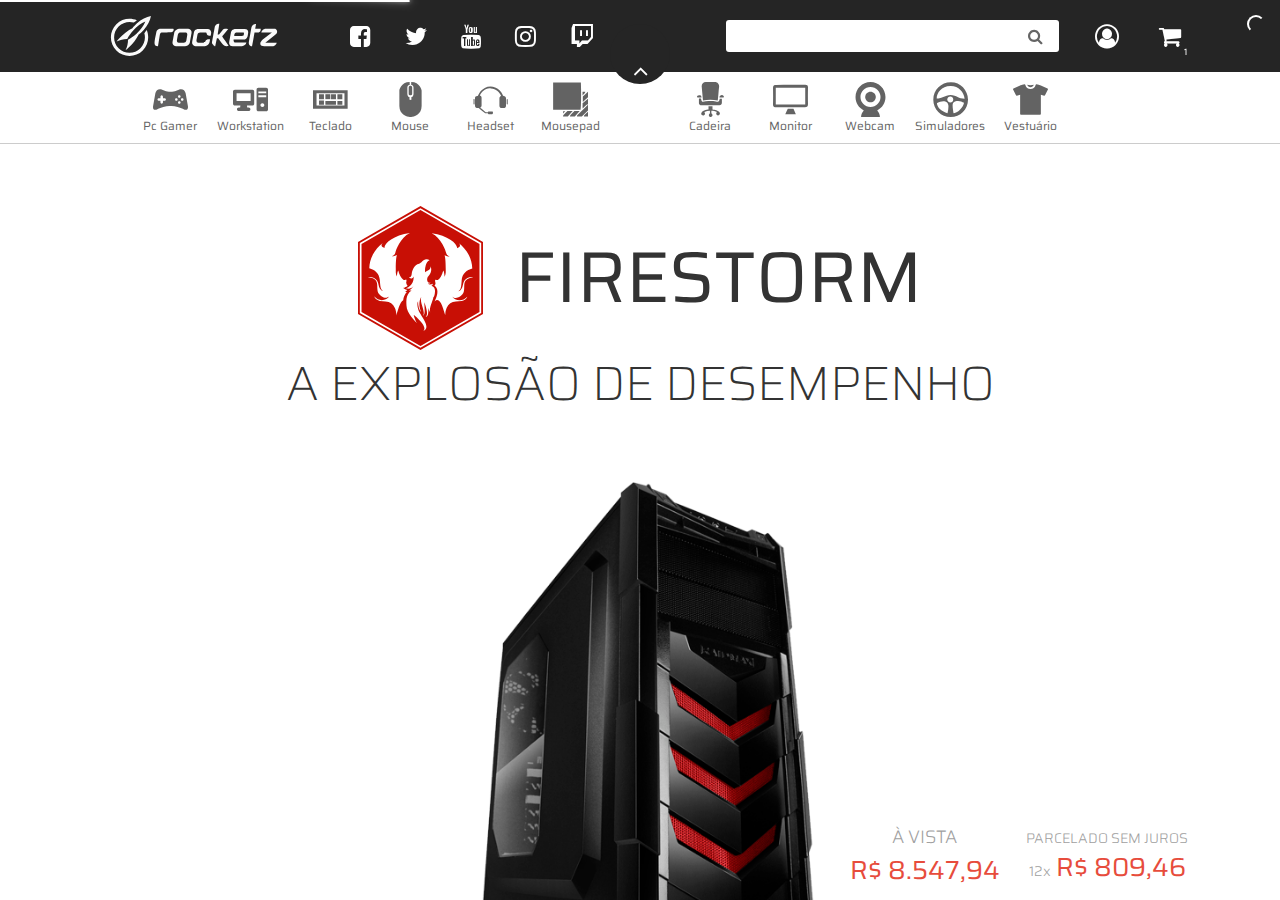
==== commit 2b362905: "adicionando home button mobile" ====
--- a/firestorm.html
+++ b/firestorm.html
@@ -98,9 +98,9 @@
 			<div class="main-navbar">
 				<section class="container">
 					<section class="row">
-						<div class="main-navbar-items left hidden-xs hidden-sm">
-							<a class="logo-link" href="/"><img  src="assets/img/logo_full2.svg" draggable="false" alt="Rocketz - Equipe-se Para Vencer!" class="logo-full noselect"></a>
-							<div class="social-holder left">
+						<div class="main-navbar-items left ">
+							<a class="logo-link hidden-xs hidden-sm" href="/"><img  src="assets/img/logo_full2.svg" draggable="false" alt="Rocketz - Equipe-se Para Vencer!" class="logo-full noselect"></a>
+							<div class="social-holder left hidden-xs hidden-sm">
 								<span class="fa fa-facebook-square"></span>
 								<span class="fa fa-twitter"></span>
 								<span class="fa fa-youtube"></span>
@@ -114,6 +114,9 @@
 							</div>
 							<div class="account-buttons-holder hidden-xs hidden-sm">
 								<button type="button" class="account-button"><span class="fa fa-user-circle-o"></span></button>
+							</div>
+							<div class="logo-mobile-holder">
+								<span class="fa fa-home logo-mobile hidden-md hidden-lg" data-link="/" />
 							</div>
 							<div class="search-holder-mobile hidden-md hidden-lg">
 								<span class="fa fa-search"></span>
@@ -209,7 +212,31 @@
 				</div>
 			</div>
 			<div id="assistBar" class="hidden" name="assistBar">
-				<span class="product-name">Nome do Produto</span>
+				<div class="assist-bar-machine-holder">
+					<div class="assist-bar-machine-title-holder">
+						<img src="assets/img/fire.svg" class="assist-bar-machine-logo">
+						<span class="assist-bar-machine-title">FIRESTORM</span>
+					</div>
+					<div class="machine-variations-holder">
+						<div class="machine-variation selected" data-variation="F">
+							<img src="/assets/img/hexagon.svg" alt="">
+						</div>
+						<div class="machine-variation" data-variation="FX">
+							<img src="/assets/img/hexagon.svg" alt="">
+						</div>
+						<div class="machine-variation" data-variation="FZ">
+							<img src="/assets/img/hexagon.svg" alt="">
+						</div>
+						<div class="machine-variation" data-variation="&#xf1de" icon-before>
+							<img src="/assets/img/hexagon.svg" alt="">
+						</div>
+					</div>
+					<div class="assist-bar-machine-price-holder">
+						<div class="col-md-6 price-style">À VISTA<br><div class="price-amount"><span>R$ 8.547,94</span></div></div>
+						<div class="col-md-6 price-style-card">PARCELADO SEM JUROS<br>12x <d>R$ 809,46</d></div>
+					</div>
+					<button type="button" class="machine-price-button"><span>COMPRAR</span></button>
+				</div>
 			</div>
 
 		</div>
@@ -294,7 +321,22 @@
 			</div>
 			<span class="fa fa-angle-right nav-mobile-button" data-id="right"></span>
 			<div id="assistBar" class="hidden" name="assistBar" >
-				<span class="product-name">Nome do Produto</span>
+				<div class="assist-bar-machine-holder">
+					<div class="machine-variations-holder">
+						<div class="machine-variation selected" data-variation="F">
+							<img src="/assets/img/hexagon.svg" alt="">
+						</div>
+						<div class="machine-variation" data-variation="FX">
+							<img src="/assets/img/hexagon.svg" alt="">
+						</div>
+						<div class="machine-variation" data-variation="FZ">
+							<img src="/assets/img/hexagon.svg" alt="">
+						</div>
+						<div class="machine-variation" data-variation="&#xf1de" icon-before>
+							<img src="/assets/img/hexagon.svg" alt="">
+						</div>
+					</div>
+				</div>
 			</div>
 		</div>
 		<div class="body-holder" style="background-color:;">
@@ -339,17 +381,38 @@
 					<div class="machine-holder">
 						<div class="machine">
 							<img src="/assets/img/firestorm_machine.png" class="noselect">
-						</div>
-						<div class="machine-price-holder">
+							<div class="machine-variations-holder">
+								<div class="machine-variation selected" data-variation="F">
+									<img src="/assets/img/hexagon.svg" alt="">
+								</div>
+								<div class="machine-variation" data-variation="FX">
+									<img src="/assets/img/hexagon.svg" alt="">
+								</div>
+								<div class="machine-variation" data-variation="FZ">
+									<img src="/assets/img/hexagon.svg" alt="">
+								</div>
+								<div class="machine-variation" data-variation="&#xf1de" icon-before>
+									<img src="/assets/img/hexagon.svg" alt="">
+								</div>
+							</div>
+						</div>
+						<div class="machine-price-holder" assist-bar-trigger>
 							<div class="machine-price">
 								<div class="col-md-6 price-style">À VISTA<br><div class="price-amount"><span>R$ 8.547,94</span></div></div>
 								<div class="col-md-6 price-style-card">PARCELADO SEM JUROS<br>12x <d>R$ 809,46</d></div>
 							</div>
 							<button type="button" class="machine-price-button"><span>COMPRAR</span></button>
 						</div>
-					</div>
-
-
+
+					</div>
+
+				</br>
+				</br>
+				</br>
+				</br>
+				</br>
+				</br>
+				</br>
 				</section>
 				<div id="footer">
 				<section class="container">
@@ -425,15 +488,14 @@
 				</div>
 			</section>
 		</div>
-		<div class="cart-mobile-holder hidden-md hidden-lg animated bounceInUp hidden">
-			<div class="cart-mobile-info-holder">
-
-			</div>
-			<div class="cart-mobile-icon-holder">
-				<span class="fa fa-shopping-cart"></span>
-			</div>
-
-
+		<div class="footer-assist-bar hidden-md hidden-lg hidden" active>
+			<div class="machine-price">
+				<div class="col-md-6 price-style">À VISTA<br><div class="price-amount"><span>R$ 8.547,94</span></div></div>
+				<div class="col-md-6 price-style-card">PARCELADO SEM JUROS<br>12x <d>R$ 809,46</d></div>
+			</div>
+			<div class="footer-assist-bar-add-to-cart-holder" >
+				<span class="fa fa-cart-arrow-down"></span>
+			</div>
 		</div>
 
 	</div>
--- a/assets/css/style.css
+++ b/assets/css/style.css
@@ -56,6 +56,46 @@
   .machine-title>img{
     height: 144px;
   }
+
+  .machine-holder{
+    margin-top: 64px;
+  }
+  .machine{
+    margin: auto;
+    margin-right: 0;
+    width: 66.66%;
+  }
+  .machine>img{
+    margin:auto;
+    margin-right: 0;
+    height: 500px;
+  }
+  .machine-price-holder{
+    margin:auto;
+    margin-bottom: 10%;
+    margin-left: 0;
+    width: 33.33%;
+  }
+  .machine-price>.price-style{
+    font-size: 18px;
+  }
+  .machine-price>.price-style>.price-amount{
+    font-size: 26px;
+  }
+  .machine-price>.price-style-card{
+    font-size: 14px;
+  }
+  .machine-price>.price-style-card>d{
+    font-size: 26px;
+  }
+  .machine-price-button{
+    width: 75%;
+    padding: 8px;
+    margin: auto;
+    margin-top: 32px;
+    font-size: 24px;
+    font-weight: 300;
+  }
 }
 @media only screen and (max-width: 1199px) {
   .setup-holder-products{
@@ -86,12 +126,52 @@
   .machine-title>img{
     height: 120px;
   }
+
+  .machine-holder{
+    margin-top: 64px;
+  }
+  .machine{
+    margin: auto;
+    margin-right: 0;
+    width: 50%;
+  }
+  .machine>img{
+    margin:auto;
+    margin-right: 0;
+    height: 500px;
+  }
+  .machine-price-holder{
+    margin:auto;
+    margin-bottom: 10%;
+    margin-left: 0;
+    width: 40%;
+  }
+  .machine-price>.price-style{
+    font-size: 18px;
+  }
+  .machine-price>.price-style>.price-amount{
+    font-size: 22px;
+  }
+  .machine-price>.price-style-card{
+    font-size: 14px;
+  }
+  .machine-price>.price-style-card>d{
+    font-size: 22px;
+  }
+  .machine-price-button{
+    width: 75%;
+    padding: 8px;
+    margin: auto;
+    margin-top: 32px;
+    font-size: 24px;
+    font-weight: 300;
+  }
 }
 @media only screen and (min-width: 1000px) {
     .menushow {
         display: none !important;
     }
-    .cart-mobile-holder{
+    .footer-assist-bar{
       height: 0px !important;
       margin-top: 56px;
     }
@@ -132,6 +212,32 @@
       font-size: 48px;
       font-weight: 200;
     }
+
+    .machine-variations-holder{
+      height: 88px;
+      margin: auto;
+      margin-top: 16px;
+      margin-right:0;
+    }
+    .machine-variation{
+      height: 100%;
+      width: 88px;
+      margin: auto;
+      margin-top: 16px;
+      margin-left: 8px;
+      margin-right: 8px;
+    }
+    .machine-variation::after{
+      content: attr(data-variation);
+      top: 16%;
+      bottom: 0;
+      right: 0;
+      left: 0;
+      font-size: 42px;
+      height: 80%;
+    }
+
+
 }
 
 @media only screen and (max-width: 1000px) {
@@ -195,6 +301,68 @@
   .machine-title>img{
     height: 120px;
   }
+  .machine-holder{
+    margin-top: 64px;
+  }
+  .machine{
+    margin: auto;
+    margin-right: 0;
+    width: 50%;
+  }
+  .machine>img{
+    margin:auto;
+    margin-right: 0;
+    height: 450px;
+  }
+  .machine-price-holder{
+    margin:auto;
+    margin-bottom: 10%;
+    margin-left: 0;
+    width: 50%;
+  }
+  .machine-price>.price-style{
+    font-size: 18px;
+  }
+  .machine-price>.price-style>.price-amount{
+    font-size: 24px;
+  }
+  .machine-price>.price-style-card{
+    font-size: 14px;
+  }
+  .machine-price>.price-style-card>d{
+    font-size: 24px;
+  }
+  .machine-price-button{
+    width: 75%;
+    padding: 8px;
+    margin: auto;
+    margin-top: 32px;
+    font-size: 24px;
+    font-weight: 300;
+  }
+
+  .machine-variations-holder{
+    height: 88px;
+    margin: auto;
+    margin-top: 16px;
+  }
+  .machine-variation{
+    height: 100%;
+    width: 88px;
+    margin: auto;
+    margin-top: 16px;
+    margin-left: 8px;
+    margin-right: 8px;
+  }
+  .machine-variation::after{
+    content: attr(data-variation);
+    top: 16%;
+    bottom: 0;
+    right: 0;
+    left: 0;
+    font-size: 42px;
+    height: 80%;
+  }
 }
 
 
@@ -234,6 +402,56 @@
   }
   .machine-title>img{
     height: 120px;
+  }
+  .machine-holder{
+    margin-top: 64px;
+  }
+  .machine{
+    margin: auto;
+    margin-right: 0;
+    width: 100%;
+  }
+  .machine>img{
+    margin:auto;
+    height: 450px;
+  }
+  .machine-price-holder{
+    margin:auto;
+    margin-top: 16px;
+    width: 60%;
+  }
+  .machine-price>.price-style{
+    font-size: 18px;
+  }
+  .machine-price>.price-style>.price-amount{
+    font-size: 24px;
+  }
+  .machine-price>.price-style-card{
+    font-size: 14px;
+  }
+  .machine-price>.price-style-card>d{
+    font-size: 24px;
+  }
+  .machine-price-button{
+    width: 75%;
+    padding: 8px;
+    margin: auto;
+    margin-top: 32px;
+    font-size: 24px;
+    font-weight: 300;
+  }
+  .footer-assist-bar>.machine-price>.price-style>.price-amount{
+    font-size: 20px !important;
+  }
+  .footer-assist-bar>.machine-price>.price-style{
+    font-size: 16px !important;
+  }
+  .footer-assist-bar>.machine-price>.price-style-card>d{
+    font-size: 20px !important;
+  }
+  .footer-assist-bar>.machine-price>.price-style-card{
+    font-size: 14px !important;
+    margin-left: 8px;
   }
 }
 @media only screen and (max-width: 640px) {
@@ -300,6 +518,28 @@
   .machine-title>img{
     height: 80px;
   }
+  .machine-variations-holder{
+    height: 64px;
+    margin: auto;
+    margin-top: 16px;
+  }
+  .machine-variation{
+    height: 100%;
+    width: 64px;
+    margin: auto;
+    margin-top: 16px;
+    margin-left: 8px;
+    margin-right: 8px;
+  }
+  .machine-variation::after{
+    content: attr(data-variation);
+    top: 14%;
+    bottom: 0;
+    right: 0;
+    left: 0;
+    font-size: 32px;
+    height: 80%;
+  }
 }
 @media only screen and (max-width: 425px) {
   .results-not-found{
@@ -361,6 +601,79 @@
   .machine-title>img{
     height: 60px;
   }
+  .machine-holder{
+    margin-top: 34px;
+  }
+  .machine{
+    margin: auto;
+    margin-right: 0;
+    width: 100%;
+  }
+  .machine>img{
+    margin:auto;
+    height: 350px;
+  }
+  .machine-price-holder{
+    margin:auto;
+    margin-top: 16px;
+    width: 60%;
+    min-width: 300px !important;
+  }
+  .machine-price>.price-style{
+    font-size: 18px;
+  }
+  .machine-price>.price-style>.price-amount{
+    font-size: 20px !important;
+  }
+  .machine-price>.price-style-card{
+    font-size: 12px;
+  }
+  .machine-price>.price-style-card>d{
+    font-size: 20px !important;
+  }
+  .machine-price-button{
+    width: 75%;
+    padding: 8px;
+    margin: auto;
+    margin-top: 32px;
+    font-size: 24px;
+    font-weight: 300;
+  }
+  .machine-variations-holder{
+    height: 48px;
+    margin: auto;
+    margin-top: 16px;
+  }
+  .machine-variation{
+    height: 100%;
+    width: 48px;
+    margin: auto;
+    margin-top: 16px;
+    margin-left: 4px;
+    margin-right: 4px;
+  }
+  .machine-variation::after{
+    content: attr(data-variation);
+    top: 16%;
+    bottom: 0;
+    right: 0;
+    left: 0;
+    font-size: 23px;
+    height: 80%;
+  }
+  .footer-assist-bar>.machine-price>.price-style>.price-amount{
+    font-size: 16px !important;
+  }
+  .footer-assist-bar>.machine-price>.price-style{
+    font-size: 12px !important;
+  }
+  .footer-assist-bar>.machine-price>.price-style-card>d{
+    font-size: 16px !important;
+  }
+  .footer-assist-bar>.machine-price>.price-style-card{
+    font-size: 10px !important;
+    margin-left: 8px;
+  }
 }
 @media only screen and (max-width: 375px) {
   .content-menu-option-label{
@@ -395,9 +708,26 @@
     padding-top: 50px;
   }
   .accessory-image {
-	margin-top: 15px;
-	width: 170px !important;
+	  margin-top: 15px;
+    width: 170px !important;
 	}
+  .footer-assist-bar>.machine-price{
+    height: 56px;
+    width: 80%;
+  }
+  .footer-assist-bar>.machine-price>.price-style>.price-amount{
+    font-size: 16px !important;
+  }
+  .footer-assist-bar>.machine-price>.price-style{
+    font-size: 12px !important;
+  }
+  .footer-assist-bar>.machine-price>.price-style-card>d{
+    font-size: 16px !important;
+  }
+  .footer-assist-bar>.machine-price>.price-style-card{
+    font-size: 10px !important;
+    margin-left: 8px;
+  }
 }
 
 @media only screen and (max-width: 360px) {
@@ -950,6 +1280,18 @@
 }
 .logo-link{
   width: 50%;
+}
+.logo-mobile-holder{
+  display: flex;
+}
+.logo-mobile{
+  margin: auto;
+  margin-left: 8px;
+  color: white;
+  font-size: 24px !important;
+}
+.logo-mobile:hover{
+  color:#656565;
 }
 .logo-full{
   width: 100%;
@@ -1197,45 +1539,39 @@
 
 .hidden { display: none; }
 
-.cart-mobile-holder{
+.footer-assist-bar{
+  width: 100%;
+  background: white;
+  border-top: solid 1px #ccc;
+  position: fixed;
+  transition: all 0.2s;
+  bottom: 0;
+  opacity: 1;
+  display: flex;
   height: 56px;
-  width: 100%;
-  background: #252525;
-  display: flex;
-  transition: all 1s;
-  position: relative;
-}
-.cart-mobile-info-holder{
-  width: 90%;
-  height: 100%;
-}
-.cart-mobile-icon-holder{
-  width:10%;
-  height: 100%;
-  display: flex;
-}
-.cart-mobile-icon-holder>span{
-  color:white;
-  margin: auto;
-  font-size: 24px;
-  position: relative;
-  margin-right: 16px;
-}
-
-.cart-mobile-icon-holder>span::after{
-  content: "1";
-  font-size: 9px;
-  font-family: "Saira";
-  position: absolute;
-  bottom: -8px;
-  width: 10px;
-  height: 10px;
-  border-radius: 3px;
-  text-align: center;
-  margin: auto;
-  line-height: 1.334;
-}
-
+  max-height: 56px;
+}
+.footer-assist-bar>.machine-price{
+  width: 80%;
+}
+.footer-assist-bar.hidden{
+  display: flex !important;
+  visibility: hidden;
+  transform: translateY(100px);
+  opacity: 0;
+}
+.footer-assist-bar-add-to-cart-holder{
+  color: #252525;
+  display:flex;
+  width: 20%;
+}
+.footer-assist-bar-add-to-cart-holder>span{
+  margin: auto;
+  font-size: 32px;
+}
+.footer-assist-bar-add-to-cart-holder:hover{
+  color: #656565;
+}
 .home-content-holder{
   position: relative;
 }
@@ -2122,13 +2458,71 @@
 .accessory-title> p{
 	color: #949494;
 	font-size: 15px;
-
-}
-
+}
 .accessory-image {
-	width: 55%;
-}
-
+	margin: auto;
+	width: 150%;
+}
+.accessory-info {
+
+	width: 400px;
+	margin: auto !important;
+	color: #FFFFFF;
+	font-family: "Saira";
+	font-size: 12px;
+	font-weight: 100;
+	text-align: left;
+	margin-left: 30%;
+    display: flex;
+}
+
+.accessory-info > span{
+  margin: auto;
+}
+.accessory-info > .fa{
+  color: #fff;
+  font-size: 35px;
+  padding: 16px;
+  padding-top: 2px;
+  position: relative;
+  display: flex;
+}
+.accessory-info > .fa::after{
+  content: attr(data-location);
+  position: absolute;
+  color:white;
+  font-family: "Saira";
+  bottom: 0;
+  left: 0;
+  right: 0;
+  font-weight: 100;
+  font-size: 10px;
+  text-align: center;
+}
+
+.acessory-info> d {
+
+	font-weight: 400 !important;
+}
+.acessory-delivery {
+	background: #2ecc71;
+}
+
+.acessory-priceless{
+	color: #A0A0A0;
+	font-size: 15px;
+
+}
+
+.acessory-pricefront{
+	font-size: 30px;
+
+}
+
+.acessory-spacer{
+	margin: auto;
+
+}
 .brand {
 	margin-bottom: 0px;
 	margin-left: 16px;
@@ -2138,12 +2532,54 @@
 	text-align: right;
 	margin-right: 16px;
 }
-
 .accessory-position {
+	position: relative;
+	display: flex;
+	flex-direction: row;
+	flex-wrap: wrap;
 	margin-top: 250px;
 	margin-left: 16px;
 }
 
+.accessory-content{
+	padding: 16px;
+}
+
+.accessory-price-holder{
+	margin-top: 16px;
+	display: flex;
+	flex-direction: column;
+	flex-wrap: wrap;
+}
+
+.cart-accessory{
+	width: 240px;
+	height: 50px;
+	color: #FFFFFF;
+	font-family: "Saira";
+	font-size: 15px;
+	font-weight: thin;
+	text-align: center;
+	background: #252525;
+	display: flex;
+	flex-direction: column;
+	flex-wrap: wrap;
+	margin-top: 16px;
+	margin-left: 80px;
+ }
+
+.cart-accessory> j{
+	margin: auto;
+}
+
+.frete {
+	font-family: "Saira";
+	font-size: 12px;
+	font-weight: thin;
+	text-align: center;
+	float: right;
+	margin-right: 80px;
+}
 .machine-title-holder{
   display: flex;
   flex-direction: column;
@@ -2166,57 +2602,60 @@
   width: 100%;
   text-align: center;
 }
-
 .machine-holder{
   width:100%;
   position: relative;
   display: flex;
-  margin-top: 64px;
+  flex-wrap: wrap;
 }
 .machine{
-  margin: auto;
-  margin-right: 0;
-  width: 66.66%;
-  display: flex;
-}
-.machine>img{
-  margin:auto;
-  margin-right: 0;
-  height: 500px;
+  display: flex;
+  min-width: 292px;
+  flex-direction: column;
+}
+.machine-variations-holder{
+  display: flex;
+}
+.machine-variation{
+  margin: auto;
+  display: flex;
+  position: relative;
+}
+.machine-variation>img{
+  width: 100%;
+}
+.machine-variation::after{
+  content: attr(data-variation);
+  color: white;
+  position: absolute;
+  font-family:"Roboto Condensed";
+  text-align: center;
+}
+.machine-variation:hover{
+  cursor: pointer;
+}
+.machine-variation:hover>img{
+  filter: brightness(2);
+}
+.machine-variation.selected{
+  filter: brightness(2);
+}
+[icon-before]::after{
+  content: attr(data-variation);
+  font-family: "FontAwesome" !important;
 }
 .machine-price-holder{
-  margin:auto;
-  margin-bottom: 10%;
-  margin-left: 0;
-  width: 33.33%;
   display: flex;
   flex-direction: column;
-}
-.machine-price>.price-style{
-  font-size: 18px;
-}
-.machine-price>.price-style>.price-amount{
-  font-size: 26px;
-}
-.machine-price>.price-style-card{
-  font-size: 14px;
-}
-.machine-price>.price-style-card>d{
-  font-size: 26px;
+  min-width: 340px;
 }
 .machine-price{
   display: flex;
 }
 .machine-price-button{
-  width: 75%;
-  padding: 8px;
   border: solid 1px #252525;
   background: white;
-  margin: auto;
-  margin-top: 32px;
-  font-size: 24px;
   font-family: "Saira";
-  font-weight: 300;
 }
 .machine-price-button:hover{
   background: #ccc;
@@ -2224,3 +2663,69 @@
 .machine-price-button:focus{
   outline: none;
 }
+.assist-bar-machine-holder{
+  display: flex;
+  width: 100%;
+  height: 100%;
+}
+.assist-bar-machine-title-holder{
+  display: flex;
+}
+.assist-bar-machine-title{
+  font-family: "Saira";
+  font-size: 32px;
+  margin: auto 0;
+  margin-left: 16px;
+}
+.assist-bar-machine-logo{
+  margin: auto;
+  height: 80%;
+  margin-left: 16px;
+  margin-right: 0;
+  width: 10%;
+}
+.assist-bar-machine-holder>.assist-bar-machine-title-holder{
+  display: flex;
+  width: 20%;
+}
+.assist-bar-machine-holder>.assist-bar-machine-price-holder{
+  display: flex;
+  width: 35%;
+}
+.assist-bar-machine-holder>div>.price-style{
+  font-size: 14px;
+}
+.assist-bar-machine-holder>div>.price-amount{
+  font-size: 22px;
+}
+.assist-bar-machine-holder>.machine-variations-holder{
+  height: 48px;
+  margin: auto 0;
+  margin-left: 32px;
+}
+.assist-bar-machine-holder>.machine-variations-holder>.machine-variation{
+  height: 100%;
+  width: 48px;
+  margin: auto;
+  margin-left: 8px;
+  margin-right: 8px;
+}
+.assist-bar-machine-holder>.machine-variations-holder>.machine-variation::after{
+  content: attr(data-variation);
+  top: 16%;
+  bottom: 0;
+  right: 0;
+  left: 0;
+  font-size: 22px;
+  height: 80%;
+}
+.assist-bar-machine-holder>.machine-price-button{
+  width: 15%;
+  padding: 4px;
+  margin-top: 0;
+  margin: auto;
+}
+.nav-mobile>#assistBar>.assist-bar-machine-holder>.machine-variations-holder{
+  height: 48px;
+  margin: auto ;
+}
--- a/assets/css/lightslider.css
+++ b/assets/css/lightslider.css
@@ -17,6 +17,7 @@
     display: table;
 }
 .lightSlider {
+	width: 600px;
     overflow: hidden;
     margin: 0;
 }
@@ -50,7 +51,7 @@
     left: 0;
     z-index: 9;
     margin-right: 0;
-    width: 100%;
+    width: 55%;
 }
 .lSSlideWrapper.usingCss .lSFade > * {
     opacity: 0;
@@ -198,7 +199,7 @@
     top: 0;
 }
 .lSSlideOuter.vertical .lightSlider > * {
-    width: 100% !important;
+    width: 55% !important;
     max-width: none !important;
 }
 
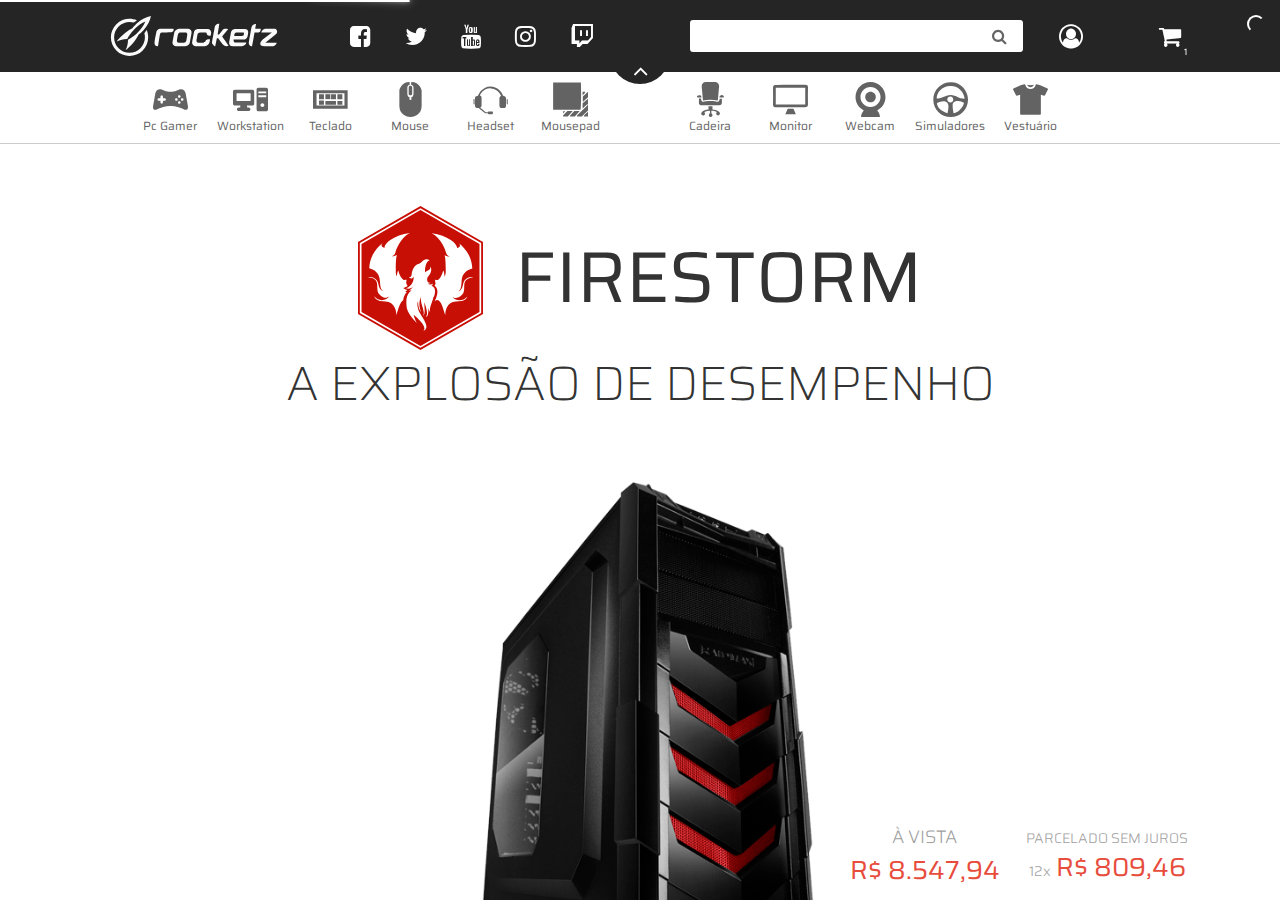
==== commit d65e77b6: "Adicionando ." ====
--- a/firestorm.html
+++ b/firestorm.html
@@ -403,17 +403,103 @@
 							</div>
 							<button type="button" class="machine-price-button"><span>COMPRAR</span></button>
 						</div>
-
-					</div>
-
-				</br>
-				</br>
-				</br>
-				</br>
-				</br>
-				</br>
-				</br>
+					</div>
 				</section>
+
+				<div class="machine-landing-content-holder">
+					<div class="container">
+						<div class="machine-landing-content-title-holder">
+							<span class="machine-landing-content-title">A MÁQUINA PREPARADA PARA SEUS JOGOS DE GUERRA</span>
+						</div>
+						<div class="machine-landing-content-card-holder img-right">
+							<div class="machine-landing-content-card-text-holder">
+								<span class="machine-landing-content-card-text-title">SUA COMPANHEIRA DE LUTA</span>
+								<span class="machine-landing-content-card-text">
+									&nbsp; A <b>firestorm</b> é uma máquina pensada para <b>você</b> que
+									adora <b>jogos de guerra</b> e não está afim de deixar
+									nenhum detalhe passar em branco. Com seu <b>hardware
+									poderoso</b> que não deixa nada à desejar, será sua
+									companheira nos dias mais difíceis e estará com você,
+									mesmo que isso signifique estar  em um deserto ou
+									em uma floresta densa.</span>
+							</div>
+							<div class="machine-landing-content-card-img-holder">
+								<img src="/assets/img/firestorm_1.png" class="noselect" alt="">
+							</div>
+						</div>
+						<div class="machine-landing-content-divisor">
+
+						</div>
+						<div class="machine-landing-content-card-holder img-left">
+							<div class="machine-landing-content-card-img-holder">
+								<img src="/assets/img/firestorm_2.png" class="noselect" alt="">
+							</div>
+							<div class="machine-landing-content-card-text-holder">
+								<span class="machine-landing-content-card-text-title">SUA COMPANHEIRA DE LUTA</span>
+								<span class="machine-landing-content-card-text">
+									&nbsp; A <b>firestorm</b> é uma máquina pensada para <b>você</b> que
+									adora <b>jogos de guerra</b> e não está afim de deixar
+									nenhum detalhe passar em branco. Com seu <b>hardware
+									poderoso</b> que não deixa nada à desejar, será sua
+									companheira nos dias mais difíceis e estará com você,
+									mesmo que isso signifique estar  em um deserto ou
+									em uma floresta densa.</span>
+							</div>
+						</div>
+
+					</div>
+					<div class="machine-landing-content-full-holder">
+						<div class="container">
+							<div class="machine-landing-content-personalization-title-holder noselect">
+								<span class="machine-landing-content-personalization-title">PERSONALIZAÇÃO</span>
+							</div>
+							<div class="machine-landing-content-personalization-content-holder">
+								<div class="machine-landing-content-card-holder img-right">
+									<div class="machine-landing-content-card-text-holder">
+										<span class="machine-landing-content-card-text-title">CONTROLE SEU COMPUTADOR PELO CELULAR</span>
+										<span class="machine-landing-content-card-text">
+											&nbsp; Com o <b>aplicativo</b> dedicado <b>PILOT</b>, você controlará a
+											<b>iluminação e funcões </b> de seu computador diretamente
+											de seu celular, além de conseguir ver informações
+											sobre <b>sua máquina</b> e ter suporte <b>diretamente do aplicativo</b>.
+									</div>
+									<div class="machine-landing-content-card-img-holder">
+										<img src="/assets/img/personalization.png" class="noselect" alt="">
+									</div>
+								</div>
+							</div>
+						</div>
+					</div>
+					<div class="machine-landing-content-holder">
+						<div class="container">
+							<div class="machine-landing-content-benefits-holder">
+								<div class="machine-landing-content-benefit">
+									<span class="fa fa"></span>
+								</div>
+							</div>
+						</div>
+					</div>
+				</div>
+			</br>
+			</br>
+			</br>
+			</br>
+			</br>
+			</br>
+			</br>
+			</br>
+			</br>
+			</br>
+			</br>
+			</br>
+			</br>
+			</br>
+			</br>
+			</br>
+			</br>
+			</br>
+			</br>
+			</br>
 				<div id="footer">
 				<section class="container">
 					<div class="col-md-4">
--- a/assets/css/style.css
+++ b/assets/css/style.css
@@ -23,6 +23,7 @@
   user-select: none;
   user-drag:none;
   -webkit-user-drag:none;
+  cursor: default;
 }
 .accelerated {
   -webkit-transform: translateZ(0);
@@ -236,8 +237,39 @@
       font-size: 42px;
       height: 80%;
     }
-
-
+    .machine-landing-content-card-text-holder{
+      width: 50%;
+    }
+    .machine-landing-content-card-text-title{
+      font-size:32px;
+      margin:auto;
+      margin-bottom: 48px;
+    }
+    .machine-landing-content-card-text{
+      font-size: 24px;
+      margin:auto;
+      margin-top: 0;
+    }
+    .machine-landing-content-title-holder{
+      margin-bottom: 64px;
+      margin-top: 64px;
+    }
+    .machine-landing-content-card-img-holder{
+      width: 50%;
+    }
+    .machine-landing-content-card-img-holder>img{
+      margin: auto;
+      margin-right: 15%;
+    }
+    .machine-landing-content-title{
+      font-size: 64px;
+    }
+    .machine-landing-content-personalization-title{
+      font-size: 64px;
+      padding: 16px;
+      margin: auto;
+      margin-right: 0;
+    }
 }
 
 @media only screen and (max-width: 1000px) {
@@ -363,6 +395,39 @@
     font-size: 42px;
     height: 80%;
   }
+  .machine-landing-content-card-text-holder{
+    width: 100%;
+  }
+  .machine-landing-content-card-text-title{
+    font-size:32px;
+    margin:auto;
+    margin-bottom: 48px;
+    margin-top: 48px;
+  }
+  .machine-landing-content-title-holder{
+    margin-bottom: 48px;
+    margin-top: 48px;
+  }
+  .machine-landing-content-card-text{
+    font-size: 24px;
+    margin:auto;
+    margin-top: 0;
+  }
+  .machine-landing-content-card-img-holder{
+    width: 100%;
+  }
+  .machine-landing-content-card-img-holder>img{
+    margin: auto;
+    margin-right: 15%;
+  }
+  .machine-landing-content-title{
+    font-size: 48px;
+  }
+  .machine-landing-content-personalization-title{
+    font-size: 64px;
+    padding: 16px;
+    margin: auto;
+  }
 }
 
 
@@ -373,6 +438,7 @@
   .sales-holder{
     margin-top: 126px;
   }
+
 }
 @media only screen and (max-width: 768px) {
   .main-banner>.container{
@@ -453,6 +519,36 @@
     font-size: 14px !important;
     margin-left: 8px;
   }
+  .machine-landing-content-card-text-holder{
+    width: 100%;
+    margin-bottom: 48px;
+  }
+  .machine-landing-content-title-holder{
+    margin-bottom: 48px;
+    margin-top: 48px;
+  }
+  .machine-landing-content-card-text-title{
+    font-size:32px;
+    margin:auto;
+    margin-bottom: 48px;
+    margin-top: 48px;
+  }
+  .machine-landing-content-card-text{
+    font-size: 24px;
+    margin:auto;
+    margin-top: 0;
+  }
+  .machine-landing-content-card-img-holder{
+    width: 100%;
+  }
+  .machine-landing-content-card-img-holder>img{
+    margin: auto;
+  }
+  .machine-landing-content-personalization-title{
+    font-size: 48px;
+    padding: 16px;
+    margin: auto;
+  }
 }
 @media only screen and (max-width: 640px) {
   .main-banner>.container{
@@ -463,6 +559,10 @@
   }
   .main-banner.rktz{
     max-height: 200px;
+  }
+  .machine-landing-content-title-holder{
+    margin-bottom: 48px;
+    margin-top: 48px;
   }
 }
 @media only screen and (max-width: 537px) {
@@ -540,6 +640,44 @@
     font-size: 32px;
     height: 80%;
   }
+  .machine-landing-content-holder{
+    margin-top: 48px;
+  }
+  .machine-landing-content-title{
+    font-size: 32px;
+  }
+  .machine-landing-content-title-holder{
+    margin-bottom: 48px;
+    margin-top: 48px;
+  }
+  .machine-landing-content-card-text-holder{
+    width: 100%;
+    min-width: 100% !important;
+    margin-bottom: 48px;
+  }
+  .machine-landing-content-card-text-title{
+    font-size:24px;
+    margin:auto;
+    margin-top: 48px;
+    margin-bottom: 48px;
+  }
+  .machine-landing-content-card-text{
+    font-size: 18px;
+    margin:auto;
+    margin-top: 0;
+  }
+  .machine-landing-content-card-img-holder{
+    width: 100%;
+  }
+  .machine-landing-content-card-img-holder>img{
+    margin: auto;
+    max-height: 400px;
+  }
+  .machine-landing-content-personalization-title{
+    font-size: 32px;
+    padding: 16px;
+    margin: auto;
+  }
 }
 @media only screen and (max-width: 425px) {
   .results-not-found{
@@ -676,6 +814,9 @@
   }
 }
 @media only screen and (max-width: 375px) {
+  .search-holder-mobile{
+    margin-left: 8px !important;
+  }
   .content-menu-option-label{
     font-size: 10px;
   }
@@ -728,6 +869,44 @@
     font-size: 10px !important;
     margin-left: 8px;
   }
+  .machine-landing-content-holder{
+    margin-top: 48px;
+  }
+  .machine-landing-content-title-holder{
+    margin-bottom: 48px;
+    margin-top: 48px;
+  }
+  .machine-landing-content-title{
+    font-size: 24px;
+  }
+  .machine-landing-content-card-text-holder{
+    width: 100%;
+    min-width: 100% !important;
+    margin-bottom: 24px;
+  }
+  .machine-landing-content-card-text-title{
+    font-size:18px;
+    margin:auto;
+    margin-top: 24px;
+    margin-bottom: 24px;
+  }
+  .machine-landing-content-card-text{
+    font-size: 14px;
+    margin:auto;
+    margin-top: 0;
+  }
+  .machine-landing-content-card-img-holder{
+    width: 100%;
+  }
+  .machine-landing-content-card-img-holder>img{
+    margin: auto;
+    max-height: 350px;
+  }
+  .machine-landing-content-personalization-title{
+    font-size: 22px;
+    padding: 16px;
+    margin: auto;
+  }
 }
 
 @media only screen and (max-width: 360px) {
@@ -967,6 +1146,7 @@
   height: 100%;
   margin: auto;
   margin-right: 16px;
+  margin-left: 16px;
 }
 .search-holder-mobile:hover>span{
   color:#ccc;
@@ -1283,6 +1463,8 @@
 }
 .logo-mobile-holder{
   display: flex;
+  margin: auto;
+  margin-right: 16px;
 }
 .logo-mobile{
   margin: auto;
@@ -1572,6 +1754,87 @@
 .footer-assist-bar-add-to-cart-holder:hover{
   color: #656565;
 }
+.assist-bar-machine-holder{
+  display: flex;
+  width: 100%;
+  height: 100%;
+}
+.assist-bar-machine-title-holder{
+  display: flex;
+}
+.assist-bar-machine-title{
+  font-family: "Saira";
+  font-size: 32px;
+  margin: auto 0;
+  margin-left: 16px;
+}
+.assist-bar-machine-logo{
+  margin: auto;
+  height: 80%;
+  margin-left: 16px;
+  margin-right: 0;
+  width: 10%;
+}
+.assist-bar-machine-holder>.assist-bar-machine-title-holder{
+  display: flex;
+  width: 20%;
+}
+.assist-bar-machine-holder>.assist-bar-accessory-title-holder{
+  display: flex;
+  width: 20%;
+  white-space: nowrap;
+}
+
+.assist-bar-machine-holder>.assist-bar-accessory-mobile-holder {
+  text-align: center;
+  display: flex;
+  width: 20%;
+  white-space: nowrap;
+  margin-left: 150px;
+
+}
+.assist-bar-machine-holder>.assist-bar-machine-price-holder{
+  display: flex;
+  width: 35%;
+}
+.assist-bar-machine-holder>div>.price-style{
+  font-size: 14px;
+}
+.assist-bar-machine-holder>div>.price-amount{
+  font-size: 22px;
+}
+.assist-bar-machine-holder>.machine-variations-holder{
+  height: 48px;
+  margin: auto 0;
+  margin-left: 32px;
+}
+.assist-bar-machine-holder>.machine-variations-holder>.machine-variation{
+  height: 100%;
+  width: 48px;
+  margin: auto;
+  margin-left: 8px;
+  margin-right: 8px;
+}
+.assist-bar-machine-holder>.machine-variations-holder>.machine-variation::after{
+  content: attr(data-variation);
+  top: 16%;
+  bottom: 0;
+  right: 0;
+  left: 0;
+  font-size: 22px;
+  height: 80%;
+}
+.assist-bar-machine-holder>.machine-price-button{
+  width: 15%;
+  padding: 4px;
+  margin-top: 0;
+  margin: auto;
+}
+.nav-mobile>#assistBar>.assist-bar-machine-holder>.machine-variations-holder{
+  height: 48px;
+  margin: auto ;
+}
+
 .home-content-holder{
   position: relative;
 }
@@ -1900,11 +2163,13 @@
   text-align: center;
   visibility: visible;
   color:white;
+  cursor: pointer;
 }
 .pc-box:hover>.pc-box-hover{
   visibility: visible;
   transition: all 1s;
   opacity: 1;
+  cursor: pointer;
 }
 .pc-box-hover{
   display: flex;
@@ -1985,6 +2250,7 @@
 }
 .product-box:hover>.product-box-top>.product-box-img-holder>img{
   transform: scale(1.1);
+  cursor: pointer;
 }
 .product-box:hover{
   cursor: pointer;
@@ -1994,6 +2260,7 @@
   text-align: center;
   visibility: visible;
   color:white;
+  cursor: pointer;
 }
 .product-box>.pc-box-hover>span{
   margin: auto auto 35% auto;
@@ -2008,6 +2275,7 @@
   visibility: visible;
   transition: all 1s;
   opacity: 1;
+  cursor: pointer;
 }
 .product-box-top{
   display: flex;
@@ -2558,7 +2826,7 @@
 	color: #FFFFFF;
 	font-family: "Saira";
 	font-size: 15px;
-	font-weight: thin;
+	font-weight: 100;
 	text-align: center;
 	background: #252525;
 	display: flex;
@@ -2567,7 +2835,27 @@
 	margin-top: 16px;
 	margin-left: 80px;
  }
-
+.cart-accessory-assist-bar{
+	width: 220px;
+	height: 35px;
+	color: #FFFFFF;
+	font-family: "Saira";
+	font-size: 15px;
+	font-weight: 100;
+	text-align: center;
+	background: #252525;
+	display: flex;
+	flex-direction: column;
+	flex-wrap: wrap;
+	margin-top: 8px;
+
+ }
+
+.cart-accessory-assist-bar> j{
+	float: right;
+	white-space: nowrap;
+	margin: auto;
+}
 .cart-accessory> j{
 	margin: auto;
 }
@@ -2580,6 +2868,37 @@
 	float: right;
 	margin-right: 80px;
 }
+
+.accessory-name{
+	color: #000000;
+	font-family: "Saira";
+	font-size: 30px;
+
+}
+
+.position-accessory {
+	margin-left: 16px;
+	margin-right: 16px;
+
+}
+
+.accessory-assist-bar-holder{
+	display: flex;
+	flex-direction: row;
+	justify-content: space-evenly;
+	margin-left: 300px;
+
+}
+
+.assist-bar-accessory-title {
+	white-space: nowrap;
+}
+
+.accessory-assist-bar-holder> div{
+	margin-left: 25px;
+	white-space: nowrap;
+
+}
 .machine-title-holder{
   display: flex;
   flex-direction: column;
@@ -2663,69 +2982,220 @@
 .machine-price-button:focus{
   outline: none;
 }
-.assist-bar-machine-holder{
-  display: flex;
-  width: 100%;
-  height: 100%;
-}
-.assist-bar-machine-title-holder{
-  display: flex;
-}
-.assist-bar-machine-title{
+.machine-landing-content-holder{
+  width: 100vw;
+  display: flex;
+  flex-direction: column;
+}
+.machine-landing-content-holder>.container{
+  max-width: 100vw;
+}
+.machine-landing-content-title-holder{
+  display: flex;
+}
+.machine-landing-content-title{
+  text-align: center;
   font-family: "Saira";
-  font-size: 32px;
-  margin: auto 0;
-  margin-left: 16px;
-}
-.assist-bar-machine-logo{
-  margin: auto;
-  height: 80%;
-  margin-left: 16px;
-  margin-right: 0;
-  width: 10%;
-}
-.assist-bar-machine-holder>.assist-bar-machine-title-holder{
-  display: flex;
-  width: 20%;
-}
-.assist-bar-machine-holder>.assist-bar-machine-price-holder{
-  display: flex;
-  width: 35%;
-}
-.assist-bar-machine-holder>div>.price-style{
-  font-size: 14px;
-}
-.assist-bar-machine-holder>div>.price-amount{
-  font-size: 22px;
-}
-.assist-bar-machine-holder>.machine-variations-holder{
-  height: 48px;
-  margin: auto 0;
-  margin-left: 32px;
-}
-.assist-bar-machine-holder>.machine-variations-holder>.machine-variation{
-  height: 100%;
-  width: 48px;
-  margin: auto;
-  margin-left: 8px;
-  margin-right: 8px;
-}
-.assist-bar-machine-holder>.machine-variations-holder>.machine-variation::after{
-  content: attr(data-variation);
-  top: 16%;
-  bottom: 0;
-  right: 0;
-  left: 0;
-  font-size: 22px;
-  height: 80%;
-}
-.assist-bar-machine-holder>.machine-price-button{
-  width: 15%;
-  padding: 4px;
-  margin-top: 0;
-  margin: auto;
-}
-.nav-mobile>#assistBar>.assist-bar-machine-holder>.machine-variations-holder{
-  height: 48px;
-  margin: auto ;
-}
+  width: 100%;
+}
+.machine-landing-content-card-holder{
+  display: flex;
+  width: 100%;
+  margin-bottom:120px;
+}
+.machine-landing-content-divisor{
+  margin-bottom: 100px;
+  margin-top: 100px;
+}
+.machine-landing-content-card-holder.img-left{
+  flex-wrap: wrap;
+}
+.machine-landing-content-card-holder.img-right{
+  flex-wrap: wrap-reverse;
+}
+.machine-landing-content-card-text-holder{
+  display: flex;
+  flex-direction: column;
+  min-width: 360px;
+  max-width: 570px;
+  margin: auto;
+}
+.machine-landing-content-card-text-title{
+  width: 100%;
+  text-align: center;
+  font-family: "Saira";
+}
+.machine-landing-content-card-text{
+  width: 100%;
+  font-family: "Saira";
+  font-weight: 200;
+  text-align: justify;
+}
+.machine-landing-content-card-img-holder{
+  display: flex;
+  flex-direction: column;
+  max-width: 570px;
+  margin: auto;
+}
+.machine-landing-content-card-img-holder>img{
+  margin: auto;
+  max-width: 100%;
+}
+.machine-landing-content-full-holder{
+  width: 100%;
+  background: #252525;
+}
+.machine-landing-content-personalization-title-holder{
+  padding-top: 48px;
+  padding-bottom: 48px;
+  display: flex;
+}
+.machine-landing-content-personalization-title{
+  background: white;
+  font-weight: 200;
+  font-family: "Saira";
+  color: #252525;
+}
+
+.machine-landing-content-personalization-content-holder{
+  display: flex;
+  color:white;
+}
+.machine-landing-content-benefits-holder{
+  width: 100%;
+  display: flex;
+}
+
+div.table-title {
+  display: block;
+  font-family: "Saira";
+  padding-left:10px;
+  max-width: 600px;
+  width: 100%;
+}
+
+.table-title h3 {
+   color: #4D4D4D;
+   font-size: 30px;
+   font-weight: 400;
+   font-style:normal;
+   font-family: "Saira";
+   text-shadow: -1px -1px 1px rgba(0, 0, 0, 0.1);
+   text-transform:uppercase;
+}
+
+
+
+.table-fill {
+  background: white;
+  border-radius:3px;
+  border-collapse: collapse;
+  height: 320px;
+  margin: auto;
+  max-width: 1200px;
+  padding:5px;
+  width: 100%;
+  box-shadow: 0 5px 10px rgba(0, 0, 0, 0.1);
+  animation: float 5s infinite;
+}
+ 
+th {
+  color:#D5DDE5;;
+  background:#1b1e24;
+  border-bottom:4px solid #9ea7af;
+  border-right: 1px solid #343a45;
+  font-size:23px;
+  font-weight: 100;
+  padding:24px;
+  text-align:left;
+  text-shadow: 0 1px 1px rgba(0, 0, 0, 0.1);
+  vertical-align:middle;
+}
+
+th:first-child {
+  border-top-left-radius:3px;
+}
+ 
+th:last-child {
+  border-top-right-radius:3px;
+  border-right:none;
+}
+  
+tr {
+  border-top: 1px solid #C1C3D1;
+  border-bottom: 1px solid #C1C3D1;
+  color:#666B85;
+  font-size:16px;
+  font-weight:normal;
+  text-shadow: 0 1px 1px rgba(256, 256, 256, 0.1);
+}
+ 
+tr:hover td {
+  background:#4E5066;
+  color:#FFFFFF;
+  border-top: 1px solid #22262e;
+  border-bottom: 1px solid #22262e;
+}
+ 
+tr:first-child {
+  border-top:none;
+}
+
+tr:last-child {
+  border-bottom:none;
+}
+ 
+tr:nth-child(odd) td {
+  background:#EBEBEB;
+}
+ 
+tr:nth-child(odd):hover td {
+  background:#4E5066;
+}
+
+tr:last-child td:first-child {
+  border-bottom-left-radius:3px;
+}
+ 
+tr:last-child td:last-child {
+  border-bottom-right-radius:3px;
+}
+ 
+td {
+  background:#FFFFFF;
+  padding:20px;
+  text-align:left;
+  vertical-align:middle;
+  font-weight:300;
+  font-size:18px;
+  text-shadow: -1px -1px 1px rgba(0, 0, 0, 0.1);
+  border-right: 1px solid #C1C3D1;
+}
+
+td:last-child {
+  border-right: 0px;
+}
+
+th.text-left {
+  text-align: left;
+}
+
+th.text-center {
+  text-align: center;
+}
+
+th.text-right {
+  text-align: right;
+}
+
+td.text-left {
+  text-align: left;
+}
+
+td.text-center {
+  text-align: center;
+}
+
+td.text-right {
+  text-align: right;
+}
